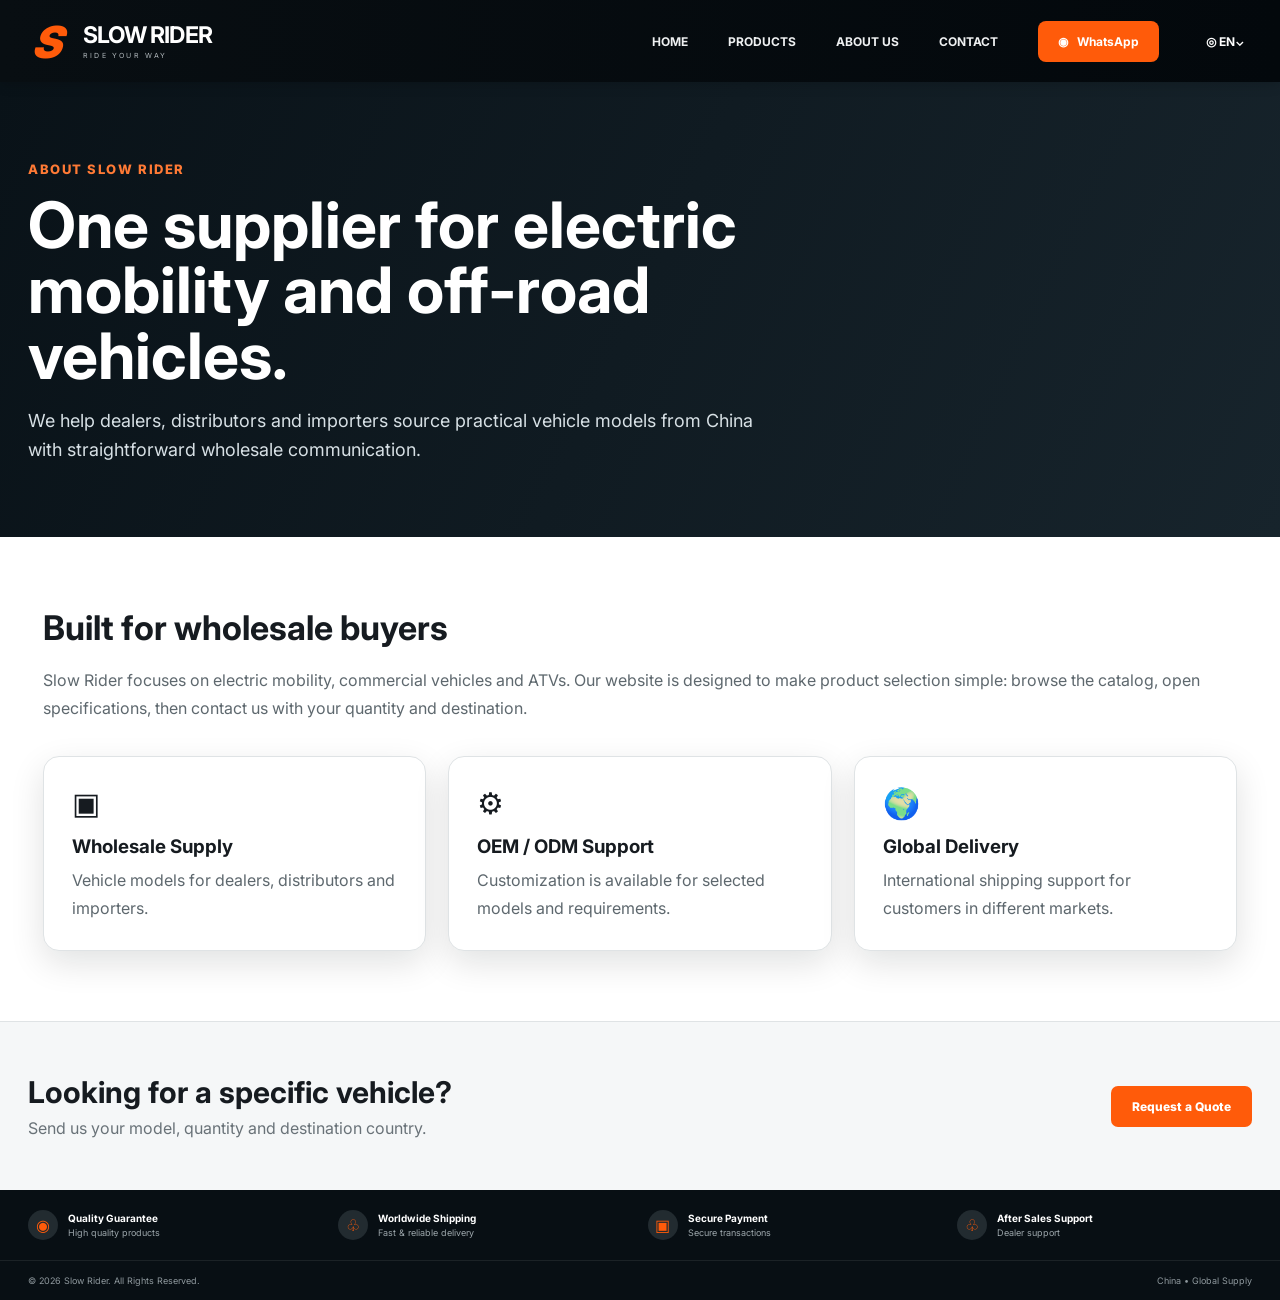
==== about.html @ 93a1bb3b "Add files via upload" ====
<!DOCTYPE html><html lang="en"><head><meta charset="UTF-8"><meta name="viewport" content="width=device-width,initial-scale=1.0"><title>Slow Rider | About Us</title><meta name="description" content="Slow Rider wholesale electric vehicles and ATVs for global dealers, distributors and importers."><link rel="preconnect" href="https://fonts.googleapis.com"><link rel="preconnect" href="https://fonts.gstatic.com" crossorigin><link href="https://fonts.googleapis.com/css2?family=Inter:wght@400;500;600;700;800&display=swap" rel="stylesheet"><link rel="stylesheet" href="style.css?v=5"></head><body><header class="site-header"><div class="topbar"><a class="brand" href="index.html"><span class="brand-symbol">S</span><span class="brand-copy"><strong>SLOW RIDER</strong><small>RIDE YOUR WAY</small></span></a><button class="menu-toggle" type="button" aria-label="Open menu" aria-expanded="false">☰</button><nav id="mainNav" class="main-nav"><a href="index.html">HOME</a><a href="products.html">PRODUCTS</a><a href="about.html">ABOUT US</a><a href="contact.html">CONTACT</a><a class="nav-whatsapp" href="https://wa.me/8618620284214" target="_blank" rel="noopener">◉ &nbsp; WhatsApp</a><button class="language" type="button">◎ EN⌄</button></nav></div></header><section class="page-hero"><div class="page-hero-inner"><span class="eyebrow">ABOUT SLOW RIDER</span><h1>One supplier for electric mobility and off-road vehicles.</h1><p>We help dealers, distributors and importers source practical vehicle models from China with straightforward wholesale communication.</p></div></section><main class="page-content"><h2>Built for wholesale buyers</h2><p>Slow Rider focuses on electric mobility, commercial vehicles and ATVs. Our website is designed to make product selection simple: browse the catalog, open specifications, then contact us with your quantity and destination.</p><div class="page-grid"><div class="info-card"><div class="icon">▣</div><h3>Wholesale Supply</h3><p>Vehicle models for dealers, distributors and importers.</p></div><div class="info-card"><div class="icon">⚙</div><h3>OEM / ODM Support</h3><p>Customization is available for selected models and requirements.</p></div><div class="info-card"><div class="icon">🌍</div><h3>Global Delivery</h3><p>International shipping support for customers in different markets.</p></div></div></main><section class="page-cta"><div class="page-cta-inner"><div><h2>Looking for a specific vehicle?</h2><p>Send us your model, quantity and destination country.</p></div><a href="quote.html" class="primary-btn">Request a Quote</a></div></section><footer class="trust-footer"><div class="trust-grid"><div class="trust-item"><span>◉</span><div><strong>Quality Guarantee</strong><small>High quality products</small></div></div><div class="trust-item"><span>♧</span><div><strong>Worldwide Shipping</strong><small>Fast &amp; reliable delivery</small></div></div><div class="trust-item"><span>▣</span><div><strong>Secure Payment</strong><small>Secure transactions</small></div></div><div class="trust-item"><span>♧</span><div><strong>After Sales Support</strong><small>Dealer support</small></div></div></div><div class="footer-bottom"><span>© 2026 Slow Rider. All Rights Reserved.</span><span>China • Global Supply</span></div></footer><script src="script.js?v=5"></script></body></html>
---- style.css ----
:root{--black:#070d11;--black2:#11191f;--orange:#ff5b0a;--green:#198b51;--text:#161b20;--muted:#697278;--line:#dfe3e5;--shadow:0 12px 34px rgba(10,15,18,.12)}
*{box-sizing:border-box}html{scroll-behavior:smooth;scroll-padding-top:88px}body{margin:0;font-family:Inter,Arial,sans-serif;background:#fff;color:var(--text)}body.modal-open{overflow:hidden}button,a{font:inherit}button{cursor:pointer}a{text-decoration:none;color:inherit}
.site-header{background:linear-gradient(90deg,#080e12,#03080c);color:#fff;position:sticky;top:0;z-index:50;box-shadow:0 2px 12px rgba(0,0,0,.18)}.topbar{max-width:1500px;height:82px;margin:auto;display:flex;align-items:center;padding:0 28px}.brand{display:flex;align-items:center;gap:10px;min-width:350px}.brand-symbol{display:grid;place-items:center;width:45px;height:45px;color:var(--orange);font-size:44px;font-style:italic;font-weight:900;line-height:1;transform:skew(-12deg)}.brand-copy{display:flex;flex-direction:column;line-height:1}.brand-copy strong{font-size:23px;letter-spacing:-.8px}.brand-copy small{font-size:7px;letter-spacing:2.2px;color:#aeb5b9;margin-top:5px}.main-nav{display:flex;align-items:center;gap:40px;margin-left:auto;height:100%;font-size:12px;font-weight:700}.main-nav>a{height:100%;display:flex;align-items:center;position:relative;color:#eef0f1}.main-nav>a:hover{color:var(--orange)}.main-nav>a.active:after{content:"";position:absolute;left:0;right:0;bottom:10px;height:2px;background:var(--orange)}.nav-whatsapp{background:var(--orange);padding:13px 20px;border-radius:8px;color:#fff!important;height:auto!important}.language{border:0;background:transparent;color:#fff;font-size:12px;padding:7px}.menu-toggle{display:none;background:none;border:0;color:#fff;font-size:28px;margin-left:auto}
.home-banner{background:linear-gradient(105deg,#081117 0%,#15232b 100%);color:#fff}.home-banner-inner{max-width:1500px;margin:auto;padding:46px 28px;display:flex;align-items:center;justify-content:space-between;gap:50px}.home-copy{max-width:900px}.eyebrow,.section-kicker{font-size:11px;font-weight:800;letter-spacing:1.7px;color:var(--orange)}.home-banner h1{font-size:40px;line-height:1.1;margin:12px 0 12px;max-width:900px}.home-banner p{font-size:15px;color:#c6ced2;line-height:1.6;margin:0;max-width:850px}.home-actions{display:flex;gap:12px;margin-top:22px}.primary-btn,.secondary-btn{display:inline-flex;align-items:center;justify-content:center;padding:13px 21px;border-radius:7px;font-size:12px;font-weight:800}.primary-btn{background:var(--orange);color:#fff}.secondary-btn{background:#fff;color:#222;border:1px solid #ddd}.secondary-btn.dark{background:#111a20;color:#fff;border-color:#303b42}.home-stats{display:grid;grid-template-columns:repeat(3,120px);gap:10px;flex-shrink:0}.home-stats div{border:1px solid rgba(255,255,255,.14);background:rgba(255,255,255,.04);border-radius:8px;padding:18px 10px;text-align:center}.home-stats strong{display:block;font-size:25px;color:#fff}.home-stats span{display:block;font-size:9px;color:#aeb8bd;margin-top:5px}
.catalog-shell{max-width:1500px;margin:0 auto;display:grid;grid-template-columns:270px 1fr;gap:26px;padding:30px 28px 45px;min-height:760px}.sidebar{background:linear-gradient(180deg,#10181e,#151e25);border-radius:10px;box-shadow:var(--shadow);align-self:start;overflow:hidden;color:#fff;position:sticky;top:102px}.sidebar-title{font-size:14px;font-weight:800;padding:24px 20px 16px}.side-item{width:100%;border:0;background:transparent;color:#e8ebed;display:flex;align-items:center;gap:12px;padding:16px 18px;text-align:left;font-size:13px;border-bottom:1px solid rgba(255,255,255,.09)}.side-item b,.sub-items b{margin-left:auto;color:var(--orange);font-size:12px}.side-item.active{margin:0 8px;width:calc(100% - 16px);border-radius:8px;background:var(--orange);color:#fff;border-bottom:0}.side-item.active b{color:#fff}.side-icon{width:20px;text-align:center;font-size:14px}.side-group{border-bottom:1px solid rgba(255,255,255,.09)}.side-group .side-parent{border-bottom:0}.sub-items{margin:0 20px 12px 25px;border-left:2px solid #7b3c16;padding-left:10px}.sub-items button{width:100%;display:flex;align-items:center;border:0;background:transparent;color:#e0e4e6;text-align:left;padding:9px 5px;font-size:11px}.sub-items button:hover{color:#fff}.sub-items small{font-size:9px;color:#8d969b;margin-left:5px}.sub-items b{font-size:10px}
.catalog-main{min-width:0}.mobile-filter-row{display:none}.catalog-section{margin-bottom:38px}.section-title-row{display:flex;align-items:center;border-bottom:2px solid var(--orange);height:48px;margin-bottom:16px}.section-title-row.green{border-bottom-color:#2f9c57}.section-title{display:flex;align-items:center;gap:10px;font-size:25px;font-weight:800;margin:0}.section-icon{font-size:21px}.section-title-row.green .section-title{color:#218d48}.count-pill{font-size:10px;font-weight:700;color:var(--orange);border:1px solid #ffb083;background:#fff7f2;border-radius:11px;padding:4px 8px;margin-left:9px}.section-title-row.green .count-pill{color:#20894a;border-color:#b9e2c8;background:#f1faf4}.product-grid{display:grid;grid-template-columns:repeat(3,minmax(0,1fr));gap:16px}.product-card{background:#fff;border:1px solid #d9dddf;border-radius:9px;overflow:hidden;box-shadow:0 4px 12px rgba(0,0,0,.05);min-width:0;transition:transform .16s ease,box-shadow .16s ease}.product-card:hover{transform:translateY(-2px);box-shadow:0 9px 22px rgba(0,0,0,.10)}.product-image-wrapper{height:205px;background:#f3f5f5;position:relative;display:flex;align-items:center;justify-content:center;overflow:hidden}.product-image-wrapper img{width:100%;height:100%;object-fit:contain}.product-badge,.modal-label{position:absolute;right:9px;top:9px;background:#fff7f2;color:var(--orange);border:1px solid #ffc4a7;border-radius:12px;padding:5px 8px;font-size:9px;font-weight:800;z-index:2}.product-badge.green{background:#f1faf4;color:var(--green);border-color:#b9e2c8}.product-content{padding:13px 12px 12px}.product-content h3{font-size:12px;line-height:1.25;margin:0 0 6px;min-height:30px}.product-meta{font-size:9px;line-height:1.45;color:#687176;height:28px;overflow:hidden}.product-bottom{display:flex;align-items:center;gap:7px;margin-top:10px}.product-price{font-size:11px;font-weight:800;color:var(--orange);white-space:nowrap}.details-btn,.mini-wa,.view-all-btn{border:1px solid #ffb083;background:#fff;color:#333;border-radius:5px;font-size:9px;font-weight:700;padding:8px 10px}.details-btn{margin-left:auto;flex:1}.mini-wa{background:#198b51;border-color:#198b51;color:#fff}.catalog-more{text-align:center;margin-top:12px}.view-all-btn{min-width:150px;background:#fff;color:var(--orange)}.empty-products{grid-column:1/-1;padding:40px;text-align:center;color:#777;border:1px dashed #ccd1d3;border-radius:8px}.about-section,.contact-section{max-width:1500px;margin:0 auto;padding:65px 28px}.about-section{border-top:1px solid #eceeef}.about-grid{display:grid;grid-template-columns:1fr 1fr;gap:80px;align-items:start}.about-grid h2,.contact-section h2{font-size:34px;line-height:1.2;margin:9px 0 0}.about-grid p,.contact-section p{font-size:14px;line-height:1.75;color:var(--muted);margin:10px 0 18px}.text-link{font-size:12px;font-weight:800;color:var(--orange)}.about-points{display:grid;grid-template-columns:repeat(3,1fr);gap:14px;margin-top:35px}.about-points>div{border:1px solid var(--line);border-radius:8px;padding:19px}.about-points strong,.about-points span{display:block}.about-points strong{font-size:12px}.about-points span{font-size:10px;color:var(--muted);margin-top:6px}.contact-section{display:flex;align-items:center;justify-content:space-between;gap:35px;background:#f5f6f6;max-width:none;padding-left:max(28px,calc((100% - 1444px)/2));padding-right:max(28px,calc((100% - 1444px)/2))}.contact-section p{max-width:750px;margin-bottom:0}.contact-actions{display:flex;gap:10px;flex-shrink:0}.trust-footer{background:#080f14;color:#fff}.trust-grid{max-width:1500px;margin:auto;display:grid;grid-template-columns:repeat(4,1fr);gap:15px;padding:20px 28px}.trust-item{display:flex;align-items:center;gap:10px}.trust-item>span{display:grid;place-items:center;width:30px;height:30px;border-radius:50%;background:#222b30;color:var(--orange)}.trust-item strong,.trust-item small{display:block}.trust-item strong{font-size:10px}.trust-item small{font-size:9px;color:#9da7ac;margin-top:3px}.footer-bottom{border-top:1px solid rgba(255,255,255,.08);max-width:1500px;margin:auto;padding:14px 28px;display:flex;justify-content:space-between;color:#8f999e;font-size:9px}.product-modal{position:fixed;inset:0;background:rgba(0,0,0,.58);z-index:100;display:none;align-items:center;justify-content:center;padding:25px}.product-modal.is-open{display:flex}.modal-box{width:min(1080px,96vw);max-height:92vh;overflow:auto;background:#fff;border-radius:12px;box-shadow:0 25px 80px rgba(0,0,0,.35);position:relative}.close-modal{position:absolute;right:14px;top:12px;width:40px;height:40px;border-radius:50%;border:0;background:#fff;box-shadow:0 2px 8px rgba(0,0,0,.18);color:var(--orange);font-size:31px;line-height:1;z-index:5}.modal-layout{display:grid;grid-template-columns:1.05fr .95fr}.modal-image-wrapper{min-height:570px;background:#f2f4f4;display:flex;align-items:center;justify-content:center;position:relative}.modal-image-wrapper img{width:100%;height:540px;object-fit:contain}.modal-info{padding:38px 32px}.product-category{display:inline-block;color:var(--orange);font-size:10px;font-weight:800;text-transform:uppercase}.modal-info h2{font-size:27px;line-height:1.2;margin:9px 0}.modal-description{font-size:12px;color:#687176;line-height:1.6;border-bottom:1px solid #e4e7e8;padding-bottom:18px}.modal-info h3{font-size:11px;color:var(--orange);margin:18px 0 9px;text-transform:uppercase;letter-spacing:.5px}.spec-list{display:grid;grid-template-columns:1fr 1fr;border-top:1px solid #e6e8e9}.spec-row{padding:9px 0;border-bottom:1px solid #edf0f1;font-size:10px}.spec-row strong{display:block;font-size:9px;color:#777;margin-bottom:3px}.spec-row span{display:block;color:#222;line-height:1.4}.whatsapp-btn{width:100%;border:0;background:var(--orange);color:#fff;padding:14px;border-radius:6px;font-size:12px;font-weight:800;margin-top:20px}.modal-close-bottom{width:100%;margin-top:10px;border:1px solid #ddd;background:#fff;padding:11px;border-radius:6px;font-size:11px;font-weight:700}
@media(max-width:1150px){.brand{min-width:260px}.main-nav{gap:22px}.catalog-shell{grid-template-columns:235px 1fr}.product-grid{gap:11px}.home-stats{grid-template-columns:repeat(3,95px)}}
@media(max-width:950px){.topbar{padding:0 18px}.brand{min-width:auto}.menu-toggle{display:block}.main-nav{position:absolute;top:82px;left:0;right:0;height:auto;background:#080e12;display:none;flex-direction:column;align-items:stretch;gap:0;padding:8px 18px 15px}.main-nav.mobile-open{display:flex}.main-nav>a,.language{height:auto;padding:13px 4px}.main-nav>a.active:after{display:none}.nav-whatsapp{justify-content:center;margin-top:5px}.home-banner-inner{padding:35px 20px;display:block}.home-banner h1{font-size:32px}.home-stats{margin-top:25px;grid-template-columns:repeat(3,110px)}.catalog-shell{grid-template-columns:1fr;padding:22px 20px 35px}.sidebar{display:none}.mobile-filter-row{display:flex;align-items:center;justify-content:space-between;gap:10px;margin-bottom:16px}.mobile-filter-row label{font-size:12px;font-weight:800}.mobile-filter-row select{flex:1;max-width:400px;padding:11px;border:1px solid #d9dddf;border-radius:5px;background:#fff;font-size:11px}.about-section{padding:50px 20px}.contact-section{padding-left:20px;padding-right:20px}.modal-layout{grid-template-columns:1fr}.modal-image-wrapper{min-height:380px}.modal-image-wrapper img{height:360px}.modal-info{padding:24px}.trust-grid{grid-template-columns:repeat(2,1fr);padding:18px 20px}}
@media(max-width:650px){.topbar{height:66px}.main-nav{top:66px}.home-banner h1{font-size:25px}.home-banner p{font-size:12px}.home-actions{display:flex;flex-direction:column}.home-stats{grid-template-columns:repeat(3,1fr)}.catalog-shell{padding:15px 12px 28px}.product-grid{grid-template-columns:repeat(2,minmax(0,1fr));gap:9px}.product-image-wrapper{height:145px}.section-title{font-size:19px}.product-content h3{font-size:10px}.product-bottom{flex-wrap:wrap}.product-price{width:100%}.details-btn{min-width:80px}.mini-wa{flex:1}.about-grid{grid-template-columns:1fr;gap:12px}.about-grid h2,.contact-section h2{font-size:25px}.about-points{grid-template-columns:1fr}.contact-section{display:block}.contact-actions{margin-top:18px;display:flex;flex-direction:column}.trust-grid{grid-template-columns:1fr 1fr;gap:13px}.footer-bottom{font-size:8px}.modal-info h2{font-size:21px}.spec-list{grid-template-columns:1fr}}

/* MULTI-PAGE SITE */
.page-hero{background:linear-gradient(115deg,#091218,#17242c);color:#fff;padding:76px 28px 72px}.page-hero-inner{max-width:1500px;margin:auto}.page-hero .eyebrow{display:inline-block;color:#ff7a35;font-size:13px;font-weight:800;letter-spacing:.12em}.page-hero h1{font-size:clamp(38px,5vw,66px);line-height:1.02;margin:14px 0 18px;max-width:850px}.page-hero p{max-width:760px;color:#d7e0e5;font-size:18px;line-height:1.65;margin:0}.page-content{max-width:1250px;margin:auto;padding:70px 28px}.page-content h2{font-size:34px;margin:0 0 18px}.page-content p{color:#5e686e;line-height:1.75;font-size:16px}.page-grid{display:grid;grid-template-columns:repeat(3,1fr);gap:22px;margin-top:34px}.info-card{border:1px solid var(--line);border-radius:16px;padding:28px;background:#fff;box-shadow:var(--shadow)}.info-card .icon{font-size:30px}.info-card h3{margin:14px 0 8px}.info-card p{margin:0}.page-cta{background:#f5f7f8;border-top:1px solid var(--line);padding:52px 28px}.page-cta-inner{max-width:1250px;margin:auto;display:flex;justify-content:space-between;align-items:center;gap:30px}.page-cta h2{margin:0 0 8px;font-size:30px}.page-cta p{margin:0;color:var(--muted)}.contact-grid{display:grid;grid-template-columns:1.1fr .9fr;gap:34px}.contact-panel{border-radius:18px;background:#101a20;color:#fff;padding:34px}.contact-panel h2{margin-top:0}.contact-panel p{color:#cbd4d9}.contact-detail{padding:18px 0;border-bottom:1px solid rgba(255,255,255,.12)}.contact-detail:last-child{border-bottom:0}.contact-detail strong{display:block;margin-bottom:5px}.contact-detail span{color:#cbd4d9}.quote-page{background:#f5f7f8}.quote-form{background:#fff;border:1px solid var(--line);border-radius:18px;padding:32px;box-shadow:var(--shadow);max-width:1000px}.form-grid{display:grid;grid-template-columns:1fr 1fr;gap:18px}.form-field{display:flex;flex-direction:column;gap:7px}.form-field.full{grid-column:1/-1}.form-field label{font-weight:700;font-size:14px}.form-field input,.form-field select,.form-field textarea{width:100%;padding:13px 14px;border:1px solid #ccd3d7;border-radius:9px;font:inherit;background:#fff}.form-field textarea{min-height:150px;resize:vertical}.form-submit{margin-top:20px}.home-featured{max-width:1500px;margin:auto;padding:64px 28px}.home-featured-head{display:flex;justify-content:space-between;align-items:end;gap:20px;margin-bottom:26px}.home-featured-head h2{margin:0;font-size:34px}.home-featured-head p{margin:7px 0 0;color:var(--muted)}.category-strip{max-width:1500px;margin:auto;padding:0 28px 70px}.category-cards{display:grid;grid-template-columns:repeat(4,1fr);gap:18px}.category-card{padding:26px;border:1px solid var(--line);border-radius:16px;background:#fff;transition:.2s}.category-card:hover{transform:translateY(-3px);box-shadow:var(--shadow)}.category-card h3{margin:10px 0 6px}.category-card p{color:var(--muted);margin:0;line-height:1.5}.category-card .arrow{color:var(--orange);font-weight:800;margin-top:16px;display:block}.home-banner{min-height:520px;display:flex;align-items:center}.home-banner-inner{width:100%}
@media(max-width:900px){.page-grid,.category-cards,.contact-grid{grid-template-columns:1fr 1fr}.page-cta-inner{flex-direction:column;align-items:flex-start}.form-grid{grid-template-columns:1fr}.form-field.full{grid-column:auto}}
@media(max-width:600px){.page-grid,.category-cards,.contact-grid{grid-template-columns:1fr}.page-hero{padding:55px 20px}.page-content,.home-featured,.category-strip{padding-left:20px;padding-right:20px}.home-featured-head{display:block}.page-cta{padding-left:20px;padding-right:20px}}
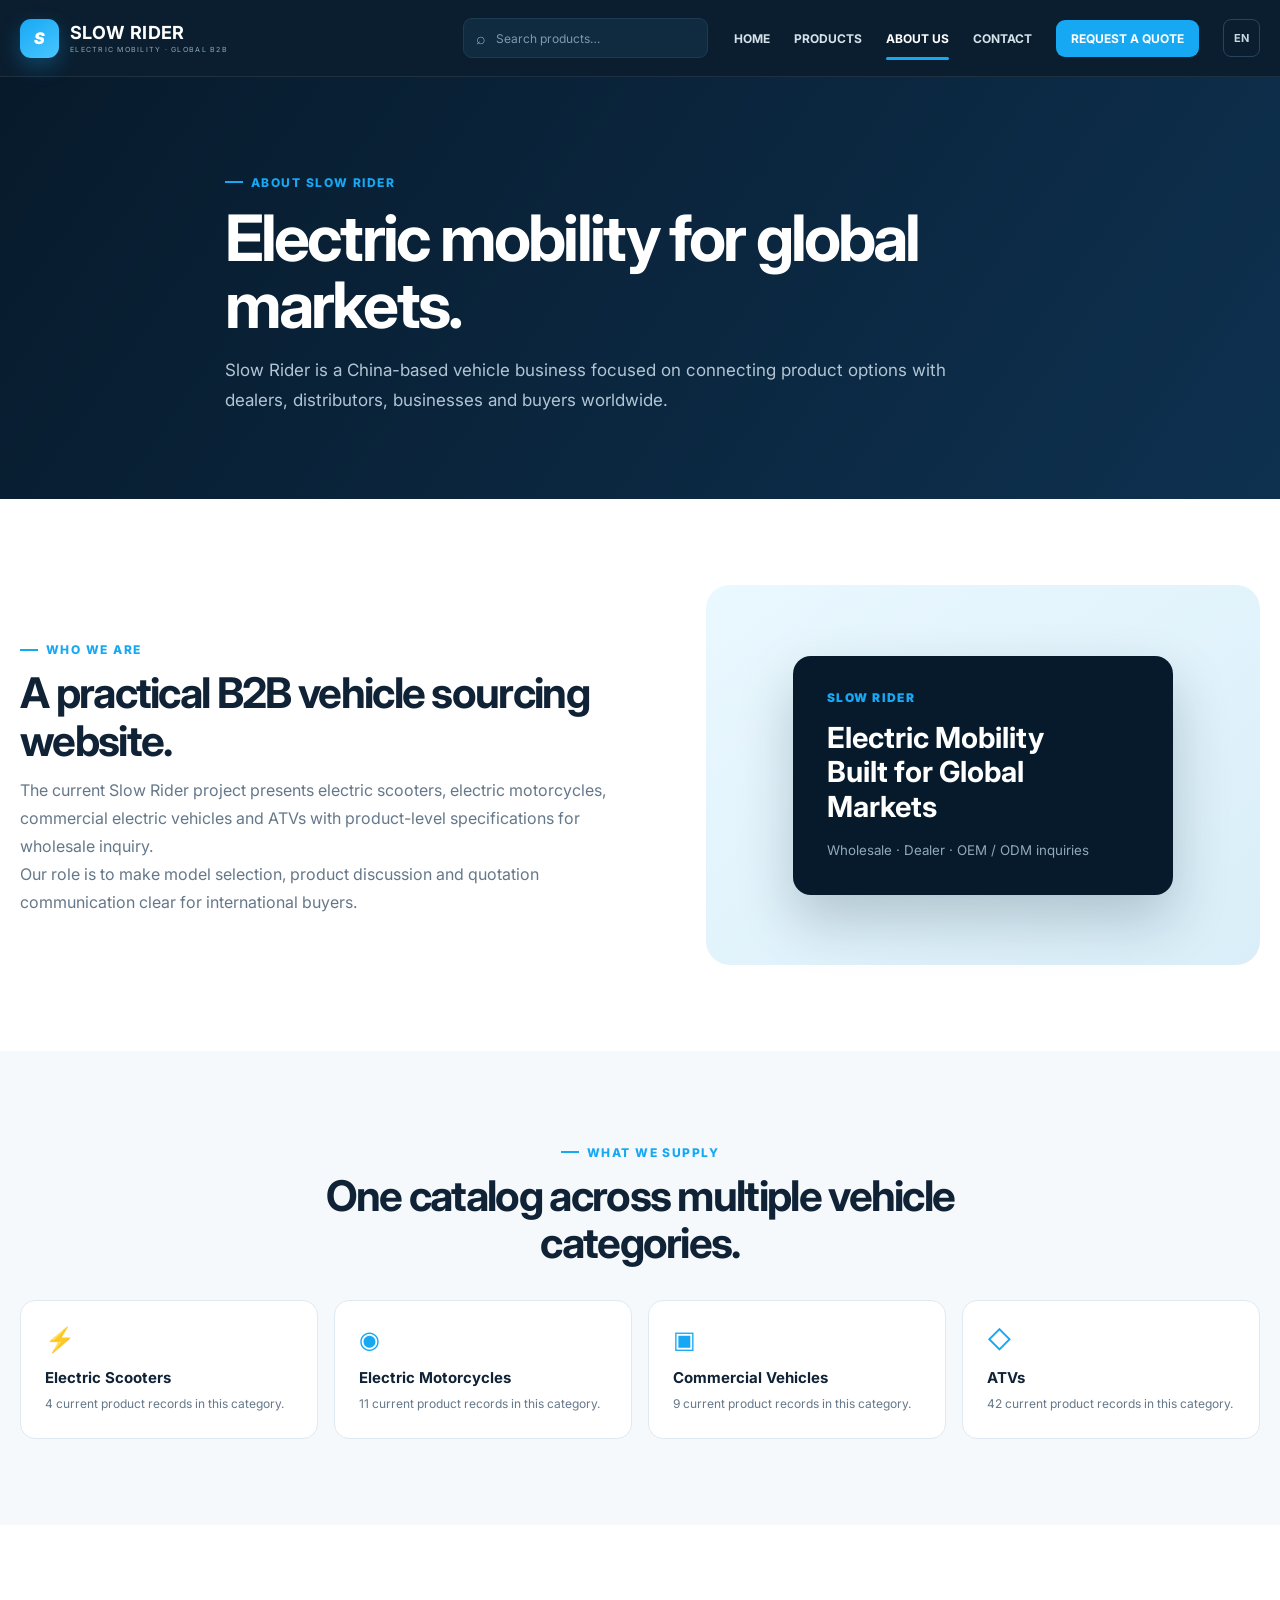
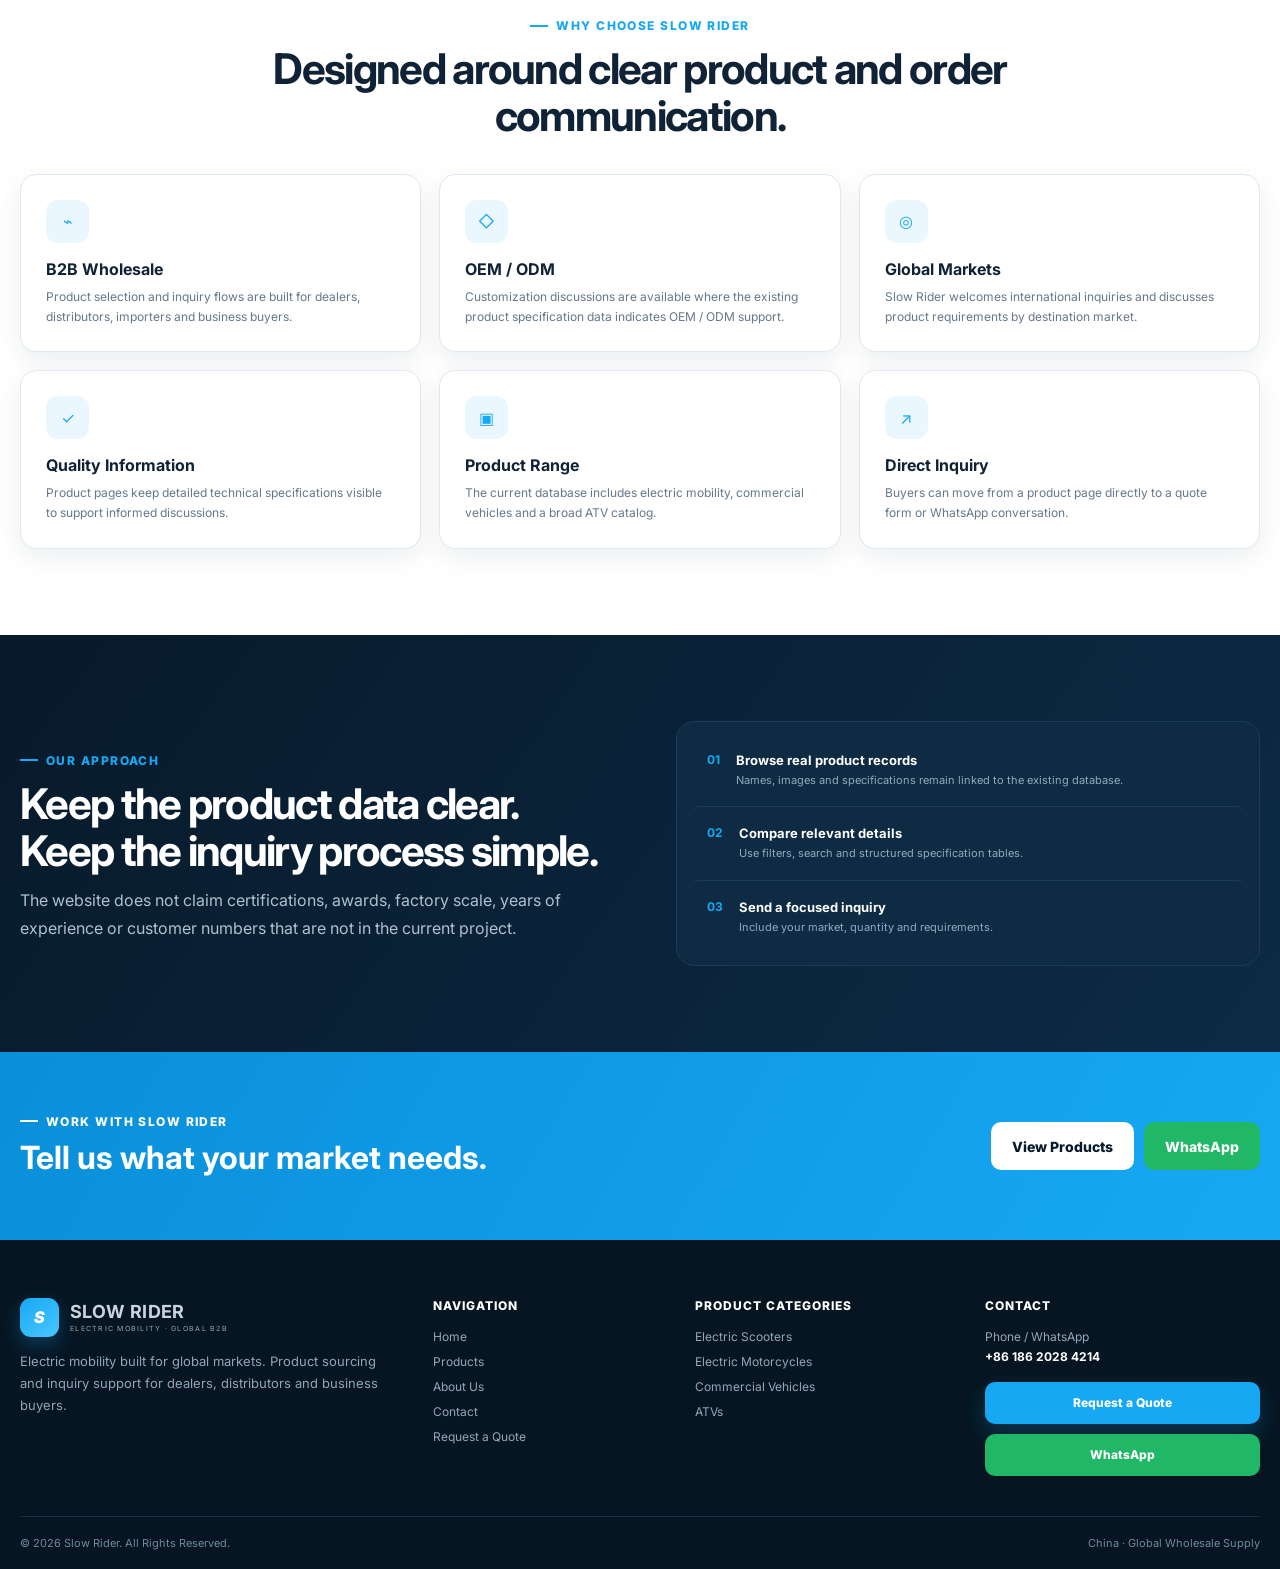
==== commit 271a84d2: "Add files via upload" ====
--- a/about.html
+++ b/about.html
@@ -1 +1,57 @@
-<!DOCTYPE html><html lang="en"><head><meta charset="UTF-8"><meta name="viewport" content="width=device-width,initial-scale=1.0"><title>Slow Rider | About Us</title><meta name="description" content="Slow Rider wholesale electric vehicles and ATVs for global dealers, distributors and importers."><link rel="preconnect" href="https://fonts.googleapis.com"><link rel="preconnect" href="https://fonts.gstatic.com" crossorigin><link href="https://fonts.googleapis.com/css2?family=Inter:wght@400;500;600;700;800&display=swap" rel="stylesheet"><link rel="stylesheet" href="style.css?v=5"></head><body><header class="site-header"><div class="topbar"><a class="brand" href="index.html"><span class="brand-symbol">S</span><span class="brand-copy"><strong>SLOW RIDER</strong><small>RIDE YOUR WAY</small></span></a><button class="menu-toggle" type="button" aria-label="Open menu" aria-expanded="false">☰</button><nav id="mainNav" class="main-nav"><a href="index.html">HOME</a><a href="products.html">PRODUCTS</a><a href="about.html">ABOUT US</a><a href="contact.html">CONTACT</a><a class="nav-whatsapp" href="https://wa.me/8618620284214" target="_blank" rel="noopener">◉ &nbsp; WhatsApp</a><button class="language" type="button">◎ EN⌄</button></nav></div></header><section class="page-hero"><div class="page-hero-inner"><span class="eyebrow">ABOUT SLOW RIDER</span><h1>One supplier for electric mobility and off-road vehicles.</h1><p>We help dealers, distributors and importers source practical vehicle models from China with straightforward wholesale communication.</p></div></section><main class="page-content"><h2>Built for wholesale buyers</h2><p>Slow Rider focuses on electric mobility, commercial vehicles and ATVs. Our website is designed to make product selection simple: browse the catalog, open specifications, then contact us with your quantity and destination.</p><div class="page-grid"><div class="info-card"><div class="icon">▣</div><h3>Wholesale Supply</h3><p>Vehicle models for dealers, distributors and importers.</p></div><div class="info-card"><div class="icon">⚙</div><h3>OEM / ODM Support</h3><p>Customization is available for selected models and requirements.</p></div><div class="info-card"><div class="icon">🌍</div><h3>Global Delivery</h3><p>International shipping support for customers in different markets.</p></div></div></main><section class="page-cta"><div class="page-cta-inner"><div><h2>Looking for a specific vehicle?</h2><p>Send us your model, quantity and destination country.</p></div><a href="quote.html" class="primary-btn">Request a Quote</a></div></section><footer class="trust-footer"><div class="trust-grid"><div class="trust-item"><span>◉</span><div><strong>Quality Guarantee</strong><small>High quality products</small></div></div><div class="trust-item"><span>♧</span><div><strong>Worldwide Shipping</strong><small>Fast &amp; reliable delivery</small></div></div><div class="trust-item"><span>▣</span><div><strong>Secure Payment</strong><small>Secure transactions</small></div></div><div class="trust-item"><span>♧</span><div><strong>After Sales Support</strong><small>Dealer support</small></div></div></div><div class="footer-bottom"><span>© 2026 Slow Rider. All Rights Reserved.</span><span>China • Global Supply</span></div></footer><script src="script.js?v=5"></script></body></html>+<!DOCTYPE html>
+<html lang="en">
+<head>
+<meta charset="UTF-8">
+<meta name="viewport" content="width=device-width, initial-scale=1.0">
+<meta name="theme-color" content="#071a2b">
+<link rel="preconnect" href="https://fonts.googleapis.com">
+<link rel="preconnect" href="https://fonts.gstatic.com" crossorigin>
+<link href="https://fonts.googleapis.com/css2?family=Inter:wght@400;500;600;700;800&display=swap" rel="stylesheet">
+<link rel="stylesheet" href="style.css">
+<title>About Us | Slow Rider</title>
+<meta name="description" content="Learn about Slow Rider vehicle supply, wholesale inquiries and OEM / ODM product discussions.">
+</head>
+<body data-page="about">
+<div id="siteHeader"></div>
+
+<main>
+  <section class="page-hero">
+    <div class="container page-hero-copy"><span class="eyebrow">ABOUT SLOW RIDER</span><h1>Electric mobility for global markets.</h1><p>Slow Rider is a China-based vehicle business focused on connecting product options with dealers, distributors, businesses and buyers worldwide.</p></div>
+  </section>
+  <section class="section">
+    <div class="container story-grid">
+      <div><span class="eyebrow">WHO WE ARE</span><h2>A practical B2B vehicle sourcing website.</h2><p>The current Slow Rider project presents electric scooters, electric motorcycles, commercial electric vehicles and ATVs with product-level specifications for wholesale inquiry.</p><p>Our role is to make model selection, product discussion and quotation communication clear for international buyers.</p></div>
+      <div class="story-visual"><div class="story-card"><span>SLOW RIDER</span><strong>Electric Mobility<br>Built for Global Markets</strong><small>Wholesale · Dealer · OEM / ODM inquiries</small></div></div>
+    </div>
+  </section>
+  <section class="section section-soft">
+    <div class="container">
+      <div class="section-head centered"><span class="eyebrow">WHAT WE SUPPLY</span><h2>One catalog across multiple vehicle categories.</h2></div>
+      <div class="feature-card-grid" id="aboutCategoryGrid"></div>
+    </div>
+  </section>
+  <section class="section">
+    <div class="container">
+      <div class="section-head centered"><span class="eyebrow">WHY CHOOSE SLOW RIDER</span><h2>Designed around clear product and order communication.</h2></div>
+      <div class="page-card-grid three">
+        <article class="info-card"><span>⌁</span><h3>B2B Wholesale</h3><p>Product selection and inquiry flows are built for dealers, distributors, importers and business buyers.</p></article>
+        <article class="info-card"><span>◇</span><h3>OEM / ODM</h3><p>Customization discussions are available where the existing product specification data indicates OEM / ODM support.</p></article>
+        <article class="info-card"><span>◎</span><h3>Global Markets</h3><p>Slow Rider welcomes international inquiries and discusses product requirements by destination market.</p></article>
+        <article class="info-card"><span>✓</span><h3>Quality Information</h3><p>Product pages keep detailed technical specifications visible to support informed discussions.</p></article>
+        <article class="info-card"><span>▣</span><h3>Product Range</h3><p>The current database includes electric mobility, commercial vehicles and a broad ATV catalog.</p></article>
+        <article class="info-card"><span>↗</span><h3>Direct Inquiry</h3><p>Buyers can move from a product page directly to a quote form or WhatsApp conversation.</p></article>
+      </div>
+    </div>
+  </section>
+  <section class="section section-navy">
+    <div class="container b2b-split inverse-copy">
+      <div><span class="eyebrow">OUR APPROACH</span><h2>Keep the product data clear. Keep the inquiry process simple.</h2><p>The website does not claim certifications, awards, factory scale, years of experience or customer numbers that are not in the current project.</p></div>
+      <div class="process-panel dark-panel"><div class="process-row"><b>01</b><div><strong>Browse real product records</strong><span>Names, images and specifications remain linked to the existing database.</span></div></div><div class="process-row"><b>02</b><div><strong>Compare relevant details</strong><span>Use filters, search and structured specification tables.</span></div></div><div class="process-row"><b>03</b><div><strong>Send a focused inquiry</strong><span>Include your market, quantity and requirements.</span></div></div></div>
+    </div>
+  </section>
+  <section class="cta-band"><div class="container cta-band-inner"><div><span class="eyebrow">WORK WITH SLOW RIDER</span><h2>Tell us what your market needs.</h2></div><div class="cta-actions"><a class="btn btn-light" href="products.html">View Products</a><a class="btn btn-whatsapp" href="https://wa.me/8618620284214" target="_blank" rel="noopener">WhatsApp</a></div></div></section>
+</main>
+<div id="siteFooter"></div>
+<script src="script.js"></script>
+</body>
+</html>
--- a/style.css
+++ b/style.css
@@ -1,15 +1,32 @@
 
-:root{--black:#070d11;--black2:#11191f;--orange:#ff5b0a;--green:#198b51;--text:#161b20;--muted:#697278;--line:#dfe3e5;--shadow:0 12px 34px rgba(10,15,18,.12)}
-*{box-sizing:border-box}html{scroll-behavior:smooth;scroll-padding-top:88px}body{margin:0;font-family:Inter,Arial,sans-serif;background:#fff;color:var(--text)}body.modal-open{overflow:hidden}button,a{font:inherit}button{cursor:pointer}a{text-decoration:none;color:inherit}
-.site-header{background:linear-gradient(90deg,#080e12,#03080c);color:#fff;position:sticky;top:0;z-index:50;box-shadow:0 2px 12px rgba(0,0,0,.18)}.topbar{max-width:1500px;height:82px;margin:auto;display:flex;align-items:center;padding:0 28px}.brand{display:flex;align-items:center;gap:10px;min-width:350px}.brand-symbol{display:grid;place-items:center;width:45px;height:45px;color:var(--orange);font-size:44px;font-style:italic;font-weight:900;line-height:1;transform:skew(-12deg)}.brand-copy{display:flex;flex-direction:column;line-height:1}.brand-copy strong{font-size:23px;letter-spacing:-.8px}.brand-copy small{font-size:7px;letter-spacing:2.2px;color:#aeb5b9;margin-top:5px}.main-nav{display:flex;align-items:center;gap:40px;margin-left:auto;height:100%;font-size:12px;font-weight:700}.main-nav>a{height:100%;display:flex;align-items:center;position:relative;color:#eef0f1}.main-nav>a:hover{color:var(--orange)}.main-nav>a.active:after{content:"";position:absolute;left:0;right:0;bottom:10px;height:2px;background:var(--orange)}.nav-whatsapp{background:var(--orange);padding:13px 20px;border-radius:8px;color:#fff!important;height:auto!important}.language{border:0;background:transparent;color:#fff;font-size:12px;padding:7px}.menu-toggle{display:none;background:none;border:0;color:#fff;font-size:28px;margin-left:auto}
-.home-banner{background:linear-gradient(105deg,#081117 0%,#15232b 100%);color:#fff}.home-banner-inner{max-width:1500px;margin:auto;padding:46px 28px;display:flex;align-items:center;justify-content:space-between;gap:50px}.home-copy{max-width:900px}.eyebrow,.section-kicker{font-size:11px;font-weight:800;letter-spacing:1.7px;color:var(--orange)}.home-banner h1{font-size:40px;line-height:1.1;margin:12px 0 12px;max-width:900px}.home-banner p{font-size:15px;color:#c6ced2;line-height:1.6;margin:0;max-width:850px}.home-actions{display:flex;gap:12px;margin-top:22px}.primary-btn,.secondary-btn{display:inline-flex;align-items:center;justify-content:center;padding:13px 21px;border-radius:7px;font-size:12px;font-weight:800}.primary-btn{background:var(--orange);color:#fff}.secondary-btn{background:#fff;color:#222;border:1px solid #ddd}.secondary-btn.dark{background:#111a20;color:#fff;border-color:#303b42}.home-stats{display:grid;grid-template-columns:repeat(3,120px);gap:10px;flex-shrink:0}.home-stats div{border:1px solid rgba(255,255,255,.14);background:rgba(255,255,255,.04);border-radius:8px;padding:18px 10px;text-align:center}.home-stats strong{display:block;font-size:25px;color:#fff}.home-stats span{display:block;font-size:9px;color:#aeb8bd;margin-top:5px}
-.catalog-shell{max-width:1500px;margin:0 auto;display:grid;grid-template-columns:270px 1fr;gap:26px;padding:30px 28px 45px;min-height:760px}.sidebar{background:linear-gradient(180deg,#10181e,#151e25);border-radius:10px;box-shadow:var(--shadow);align-self:start;overflow:hidden;color:#fff;position:sticky;top:102px}.sidebar-title{font-size:14px;font-weight:800;padding:24px 20px 16px}.side-item{width:100%;border:0;background:transparent;color:#e8ebed;display:flex;align-items:center;gap:12px;padding:16px 18px;text-align:left;font-size:13px;border-bottom:1px solid rgba(255,255,255,.09)}.side-item b,.sub-items b{margin-left:auto;color:var(--orange);font-size:12px}.side-item.active{margin:0 8px;width:calc(100% - 16px);border-radius:8px;background:var(--orange);color:#fff;border-bottom:0}.side-item.active b{color:#fff}.side-icon{width:20px;text-align:center;font-size:14px}.side-group{border-bottom:1px solid rgba(255,255,255,.09)}.side-group .side-parent{border-bottom:0}.sub-items{margin:0 20px 12px 25px;border-left:2px solid #7b3c16;padding-left:10px}.sub-items button{width:100%;display:flex;align-items:center;border:0;background:transparent;color:#e0e4e6;text-align:left;padding:9px 5px;font-size:11px}.sub-items button:hover{color:#fff}.sub-items small{font-size:9px;color:#8d969b;margin-left:5px}.sub-items b{font-size:10px}
-.catalog-main{min-width:0}.mobile-filter-row{display:none}.catalog-section{margin-bottom:38px}.section-title-row{display:flex;align-items:center;border-bottom:2px solid var(--orange);height:48px;margin-bottom:16px}.section-title-row.green{border-bottom-color:#2f9c57}.section-title{display:flex;align-items:center;gap:10px;font-size:25px;font-weight:800;margin:0}.section-icon{font-size:21px}.section-title-row.green .section-title{color:#218d48}.count-pill{font-size:10px;font-weight:700;color:var(--orange);border:1px solid #ffb083;background:#fff7f2;border-radius:11px;padding:4px 8px;margin-left:9px}.section-title-row.green .count-pill{color:#20894a;border-color:#b9e2c8;background:#f1faf4}.product-grid{display:grid;grid-template-columns:repeat(3,minmax(0,1fr));gap:16px}.product-card{background:#fff;border:1px solid #d9dddf;border-radius:9px;overflow:hidden;box-shadow:0 4px 12px rgba(0,0,0,.05);min-width:0;transition:transform .16s ease,box-shadow .16s ease}.product-card:hover{transform:translateY(-2px);box-shadow:0 9px 22px rgba(0,0,0,.10)}.product-image-wrapper{height:205px;background:#f3f5f5;position:relative;display:flex;align-items:center;justify-content:center;overflow:hidden}.product-image-wrapper img{width:100%;height:100%;object-fit:contain}.product-badge,.modal-label{position:absolute;right:9px;top:9px;background:#fff7f2;color:var(--orange);border:1px solid #ffc4a7;border-radius:12px;padding:5px 8px;font-size:9px;font-weight:800;z-index:2}.product-badge.green{background:#f1faf4;color:var(--green);border-color:#b9e2c8}.product-content{padding:13px 12px 12px}.product-content h3{font-size:12px;line-height:1.25;margin:0 0 6px;min-height:30px}.product-meta{font-size:9px;line-height:1.45;color:#687176;height:28px;overflow:hidden}.product-bottom{display:flex;align-items:center;gap:7px;margin-top:10px}.product-price{font-size:11px;font-weight:800;color:var(--orange);white-space:nowrap}.details-btn,.mini-wa,.view-all-btn{border:1px solid #ffb083;background:#fff;color:#333;border-radius:5px;font-size:9px;font-weight:700;padding:8px 10px}.details-btn{margin-left:auto;flex:1}.mini-wa{background:#198b51;border-color:#198b51;color:#fff}.catalog-more{text-align:center;margin-top:12px}.view-all-btn{min-width:150px;background:#fff;color:var(--orange)}.empty-products{grid-column:1/-1;padding:40px;text-align:center;color:#777;border:1px dashed #ccd1d3;border-radius:8px}.about-section,.contact-section{max-width:1500px;margin:0 auto;padding:65px 28px}.about-section{border-top:1px solid #eceeef}.about-grid{display:grid;grid-template-columns:1fr 1fr;gap:80px;align-items:start}.about-grid h2,.contact-section h2{font-size:34px;line-height:1.2;margin:9px 0 0}.about-grid p,.contact-section p{font-size:14px;line-height:1.75;color:var(--muted);margin:10px 0 18px}.text-link{font-size:12px;font-weight:800;color:var(--orange)}.about-points{display:grid;grid-template-columns:repeat(3,1fr);gap:14px;margin-top:35px}.about-points>div{border:1px solid var(--line);border-radius:8px;padding:19px}.about-points strong,.about-points span{display:block}.about-points strong{font-size:12px}.about-points span{font-size:10px;color:var(--muted);margin-top:6px}.contact-section{display:flex;align-items:center;justify-content:space-between;gap:35px;background:#f5f6f6;max-width:none;padding-left:max(28px,calc((100% - 1444px)/2));padding-right:max(28px,calc((100% - 1444px)/2))}.contact-section p{max-width:750px;margin-bottom:0}.contact-actions{display:flex;gap:10px;flex-shrink:0}.trust-footer{background:#080f14;color:#fff}.trust-grid{max-width:1500px;margin:auto;display:grid;grid-template-columns:repeat(4,1fr);gap:15px;padding:20px 28px}.trust-item{display:flex;align-items:center;gap:10px}.trust-item>span{display:grid;place-items:center;width:30px;height:30px;border-radius:50%;background:#222b30;color:var(--orange)}.trust-item strong,.trust-item small{display:block}.trust-item strong{font-size:10px}.trust-item small{font-size:9px;color:#9da7ac;margin-top:3px}.footer-bottom{border-top:1px solid rgba(255,255,255,.08);max-width:1500px;margin:auto;padding:14px 28px;display:flex;justify-content:space-between;color:#8f999e;font-size:9px}.product-modal{position:fixed;inset:0;background:rgba(0,0,0,.58);z-index:100;display:none;align-items:center;justify-content:center;padding:25px}.product-modal.is-open{display:flex}.modal-box{width:min(1080px,96vw);max-height:92vh;overflow:auto;background:#fff;border-radius:12px;box-shadow:0 25px 80px rgba(0,0,0,.35);position:relative}.close-modal{position:absolute;right:14px;top:12px;width:40px;height:40px;border-radius:50%;border:0;background:#fff;box-shadow:0 2px 8px rgba(0,0,0,.18);color:var(--orange);font-size:31px;line-height:1;z-index:5}.modal-layout{display:grid;grid-template-columns:1.05fr .95fr}.modal-image-wrapper{min-height:570px;background:#f2f4f4;display:flex;align-items:center;justify-content:center;position:relative}.modal-image-wrapper img{width:100%;height:540px;object-fit:contain}.modal-info{padding:38px 32px}.product-category{display:inline-block;color:var(--orange);font-size:10px;font-weight:800;text-transform:uppercase}.modal-info h2{font-size:27px;line-height:1.2;margin:9px 0}.modal-description{font-size:12px;color:#687176;line-height:1.6;border-bottom:1px solid #e4e7e8;padding-bottom:18px}.modal-info h3{font-size:11px;color:var(--orange);margin:18px 0 9px;text-transform:uppercase;letter-spacing:.5px}.spec-list{display:grid;grid-template-columns:1fr 1fr;border-top:1px solid #e6e8e9}.spec-row{padding:9px 0;border-bottom:1px solid #edf0f1;font-size:10px}.spec-row strong{display:block;font-size:9px;color:#777;margin-bottom:3px}.spec-row span{display:block;color:#222;line-height:1.4}.whatsapp-btn{width:100%;border:0;background:var(--orange);color:#fff;padding:14px;border-radius:6px;font-size:12px;font-weight:800;margin-top:20px}.modal-close-bottom{width:100%;margin-top:10px;border:1px solid #ddd;background:#fff;padding:11px;border-radius:6px;font-size:11px;font-weight:700}
-@media(max-width:1150px){.brand{min-width:260px}.main-nav{gap:22px}.catalog-shell{grid-template-columns:235px 1fr}.product-grid{gap:11px}.home-stats{grid-template-columns:repeat(3,95px)}}
-@media(max-width:950px){.topbar{padding:0 18px}.brand{min-width:auto}.menu-toggle{display:block}.main-nav{position:absolute;top:82px;left:0;right:0;height:auto;background:#080e12;display:none;flex-direction:column;align-items:stretch;gap:0;padding:8px 18px 15px}.main-nav.mobile-open{display:flex}.main-nav>a,.language{height:auto;padding:13px 4px}.main-nav>a.active:after{display:none}.nav-whatsapp{justify-content:center;margin-top:5px}.home-banner-inner{padding:35px 20px;display:block}.home-banner h1{font-size:32px}.home-stats{margin-top:25px;grid-template-columns:repeat(3,110px)}.catalog-shell{grid-template-columns:1fr;padding:22px 20px 35px}.sidebar{display:none}.mobile-filter-row{display:flex;align-items:center;justify-content:space-between;gap:10px;margin-bottom:16px}.mobile-filter-row label{font-size:12px;font-weight:800}.mobile-filter-row select{flex:1;max-width:400px;padding:11px;border:1px solid #d9dddf;border-radius:5px;background:#fff;font-size:11px}.about-section{padding:50px 20px}.contact-section{padding-left:20px;padding-right:20px}.modal-layout{grid-template-columns:1fr}.modal-image-wrapper{min-height:380px}.modal-image-wrapper img{height:360px}.modal-info{padding:24px}.trust-grid{grid-template-columns:repeat(2,1fr);padding:18px 20px}}
-@media(max-width:650px){.topbar{height:66px}.main-nav{top:66px}.home-banner h1{font-size:25px}.home-banner p{font-size:12px}.home-actions{display:flex;flex-direction:column}.home-stats{grid-template-columns:repeat(3,1fr)}.catalog-shell{padding:15px 12px 28px}.product-grid{grid-template-columns:repeat(2,minmax(0,1fr));gap:9px}.product-image-wrapper{height:145px}.section-title{font-size:19px}.product-content h3{font-size:10px}.product-bottom{flex-wrap:wrap}.product-price{width:100%}.details-btn{min-width:80px}.mini-wa{flex:1}.about-grid{grid-template-columns:1fr;gap:12px}.about-grid h2,.contact-section h2{font-size:25px}.about-points{grid-template-columns:1fr}.contact-section{display:block}.contact-actions{margin-top:18px;display:flex;flex-direction:column}.trust-grid{grid-template-columns:1fr 1fr;gap:13px}.footer-bottom{font-size:8px}.modal-info h2{font-size:21px}.spec-list{grid-template-columns:1fr}}
-
-/* MULTI-PAGE SITE */
-.page-hero{background:linear-gradient(115deg,#091218,#17242c);color:#fff;padding:76px 28px 72px}.page-hero-inner{max-width:1500px;margin:auto}.page-hero .eyebrow{display:inline-block;color:#ff7a35;font-size:13px;font-weight:800;letter-spacing:.12em}.page-hero h1{font-size:clamp(38px,5vw,66px);line-height:1.02;margin:14px 0 18px;max-width:850px}.page-hero p{max-width:760px;color:#d7e0e5;font-size:18px;line-height:1.65;margin:0}.page-content{max-width:1250px;margin:auto;padding:70px 28px}.page-content h2{font-size:34px;margin:0 0 18px}.page-content p{color:#5e686e;line-height:1.75;font-size:16px}.page-grid{display:grid;grid-template-columns:repeat(3,1fr);gap:22px;margin-top:34px}.info-card{border:1px solid var(--line);border-radius:16px;padding:28px;background:#fff;box-shadow:var(--shadow)}.info-card .icon{font-size:30px}.info-card h3{margin:14px 0 8px}.info-card p{margin:0}.page-cta{background:#f5f7f8;border-top:1px solid var(--line);padding:52px 28px}.page-cta-inner{max-width:1250px;margin:auto;display:flex;justify-content:space-between;align-items:center;gap:30px}.page-cta h2{margin:0 0 8px;font-size:30px}.page-cta p{margin:0;color:var(--muted)}.contact-grid{display:grid;grid-template-columns:1.1fr .9fr;gap:34px}.contact-panel{border-radius:18px;background:#101a20;color:#fff;padding:34px}.contact-panel h2{margin-top:0}.contact-panel p{color:#cbd4d9}.contact-detail{padding:18px 0;border-bottom:1px solid rgba(255,255,255,.12)}.contact-detail:last-child{border-bottom:0}.contact-detail strong{display:block;margin-bottom:5px}.contact-detail span{color:#cbd4d9}.quote-page{background:#f5f7f8}.quote-form{background:#fff;border:1px solid var(--line);border-radius:18px;padding:32px;box-shadow:var(--shadow);max-width:1000px}.form-grid{display:grid;grid-template-columns:1fr 1fr;gap:18px}.form-field{display:flex;flex-direction:column;gap:7px}.form-field.full{grid-column:1/-1}.form-field label{font-weight:700;font-size:14px}.form-field input,.form-field select,.form-field textarea{width:100%;padding:13px 14px;border:1px solid #ccd3d7;border-radius:9px;font:inherit;background:#fff}.form-field textarea{min-height:150px;resize:vertical}.form-submit{margin-top:20px}.home-featured{max-width:1500px;margin:auto;padding:64px 28px}.home-featured-head{display:flex;justify-content:space-between;align-items:end;gap:20px;margin-bottom:26px}.home-featured-head h2{margin:0;font-size:34px}.home-featured-head p{margin:7px 0 0;color:var(--muted)}.category-strip{max-width:1500px;margin:auto;padding:0 28px 70px}.category-cards{display:grid;grid-template-columns:repeat(4,1fr);gap:18px}.category-card{padding:26px;border:1px solid var(--line);border-radius:16px;background:#fff;transition:.2s}.category-card:hover{transform:translateY(-3px);box-shadow:var(--shadow)}.category-card h3{margin:10px 0 6px}.category-card p{color:var(--muted);margin:0;line-height:1.5}.category-card .arrow{color:var(--orange);font-weight:800;margin-top:16px;display:block}.home-banner{min-height:520px;display:flex;align-items:center}.home-banner-inner{width:100%}
-@media(max-width:900px){.page-grid,.category-cards,.contact-grid{grid-template-columns:1fr 1fr}.page-cta-inner{flex-direction:column;align-items:flex-start}.form-grid{grid-template-columns:1fr}.form-field.full{grid-column:auto}}
-@media(max-width:600px){.page-grid,.category-cards,.contact-grid{grid-template-columns:1fr}.page-hero{padding:55px 20px}.page-content,.home-featured,.category-strip{padding-left:20px;padding-right:20px}.home-featured-head{display:block}.page-cta{padding-left:20px;padding-right:20px}}
+:root{
+  --navy:#071a2b;--navy-2:#0b243a;--navy-3:#102e48;--blue:#17a8f4;--blue-2:#0b8fd8;--blue-soft:#eaf7ff;
+  --text:#102235;--muted:#65788a;--line:#dfe9f1;--soft:#f5f9fc;--white:#fff;--green:#20b766;
+  --shadow:0 16px 45px rgba(10,39,62,.10);--shadow-sm:0 8px 24px rgba(10,39,62,.08);--radius:18px;--container:1240px;
+}
+*{box-sizing:border-box}html{scroll-behavior:smooth}body{margin:0;font-family:Inter,Arial,sans-serif;color:var(--text);background:#fff;-webkit-font-smoothing:antialiased}body.menu-open{overflow:hidden}img{max-width:100%;display:block}a{text-decoration:none;color:inherit}button,input,select,textarea{font:inherit}button{cursor:pointer}.container{width:min(var(--container),calc(100% - 40px));margin:auto}.eyebrow{display:inline-flex;align-items:center;gap:8px;color:var(--blue);font-size:12px;font-weight:800;letter-spacing:.12em;text-transform:uppercase}.eyebrow:before{content:"";width:18px;height:2px;background:currentColor}.section{padding:86px 0}.section-soft{background:var(--soft)}.section-navy{background:linear-gradient(125deg,var(--navy),#0d2b45);color:#fff}.section-head{margin-bottom:34px}.section-head.centered{text-align:center;max-width:760px;margin-left:auto;margin-right:auto}.section-head.split{display:flex;justify-content:space-between;align-items:end;gap:24px}.section-head h2,.story-grid h2,.b2b-split h2{font-size:clamp(30px,3.3vw,48px);line-height:1.12;letter-spacing:-.04em;margin:12px 0}.section-head p,.story-grid p,.b2b-split p{color:var(--muted);font-size:16px;line-height:1.75;margin:0}.inverse p,.inverse-copy p{color:#afc1cf}.text-link{font-size:14px;font-weight:800;color:var(--blue);white-space:nowrap}.text-link:hover{color:var(--blue-2)}
+.btn{min-height:48px;display:inline-flex;align-items:center;justify-content:center;gap:9px;border:1px solid transparent;border-radius:10px;padding:0 20px;font-size:14px;font-weight:800;transition:.2s ease}.btn:hover{transform:translateY(-1px)}.btn-primary{background:var(--blue);color:#fff;box-shadow:0 10px 24px rgba(23,168,244,.23)}.btn-primary:hover{background:var(--blue-2)}.btn-secondary{background:#fff;color:var(--navy);border-color:#d7e4ed}.btn-secondary:hover,.btn-ghost:hover{border-color:var(--blue);color:var(--blue)}.btn-ghost{background:transparent;border-color:#cedae4;color:var(--navy)}.btn-whatsapp{background:var(--green);color:#fff}.btn-light{background:#fff;color:var(--navy)}.full-btn{width:100%;margin-top:24px}
+/* shared header */
+.site-header{position:sticky;top:0;z-index:1000;background:rgba(7,26,43,.98);color:#fff;border-bottom:1px solid rgba(255,255,255,.08);backdrop-filter:blur(12px)}.header-inner{height:76px;display:flex;align-items:center;gap:26px}.brand{display:flex;align-items:center;gap:11px;flex-shrink:0}.brand-mark{width:39px;height:39px;border-radius:11px;background:linear-gradient(145deg,var(--blue),#49c7ff);display:grid;place-items:center;color:#fff;font-weight:900;font-style:italic;box-shadow:0 8px 20px rgba(23,168,244,.28)}.brand-copy{display:flex;flex-direction:column}.brand-copy strong{font-size:18px;letter-spacing:.02em}.brand-copy small{font-size:7px;letter-spacing:.18em;color:#8da8ba;margin-top:2px}.header-search{margin-left:auto;width:245px;height:40px;display:flex;align-items:center;background:#102a40;border:1px solid #1c3b53;border-radius:9px;overflow:hidden}.header-search span{padding-left:12px;color:#8aa4b6}.header-search input{min-width:0;flex:1;border:0;outline:0;background:transparent;color:#fff;padding:0 10px;font-size:12px}.header-search input::placeholder{color:#8098aa}.main-nav{display:flex;align-items:center;gap:24px}.main-nav>a{font-size:12px;font-weight:700;color:#d6e2ea;position:relative;padding:29px 0}.main-nav>a:hover,.main-nav>a.active{color:#fff}.main-nav>a.active:after{content:"";position:absolute;height:3px;border-radius:3px;background:var(--blue);left:0;right:0;bottom:15px}.nav-quote{padding:11px 15px!important;background:var(--blue);color:#fff!important;border-radius:9px}.nav-quote:after{display:none!important}.language-button{height:38px;border:1px solid #27445a;background:transparent;color:#c7d8e3;border-radius:8px;padding:0 10px;font-size:11px;font-weight:700}.menu-toggle{display:none;width:42px;height:42px;border:1px solid #27445a;background:#0c2740;color:#fff;border-radius:9px;font-size:22px}
+/* footer */
+.site-footer{background:#061521;color:#c8d5df}.footer-main{padding:58px 0 40px;display:grid;grid-template-columns:1.35fr .8fr .9fr 1fr;gap:42px}.footer-brand p{color:#8fa6b7;line-height:1.7;max-width:360px;font-size:13px}.footer-title{font-size:12px;color:#fff;font-weight:800;text-transform:uppercase;letter-spacing:.08em;margin:0 0 16px}.footer-links{display:grid;gap:10px}.footer-links a,.footer-contact p{font-size:12px;color:#91a8b8;margin:0}.footer-links a:hover{color:var(--blue)}.footer-actions{display:grid;gap:10px;margin-top:18px}.footer-actions .btn{min-height:42px;font-size:12px}.footer-bottom{border-top:1px solid #173046;padding:19px 0;display:flex;justify-content:space-between;gap:20px;color:#6f899b;font-size:11px}
+/* home hero */
+.hero-home{background:radial-gradient(circle at 78% 30%,#153e61 0,#0b263d 31%,var(--navy) 65%);color:#fff;min-height:640px;display:flex;align-items:center;overflow:hidden}.hero-home-grid{display:grid;grid-template-columns:1.02fr .98fr;align-items:center;gap:52px;padding:76px 0}.hero-copy h1{font-size:clamp(48px,5.8vw,76px);line-height:.99;letter-spacing:-.055em;margin:18px 0}.hero-copy h1 span{color:#fff}.hero-copy p{max-width:650px;color:#b8c9d6;font-size:17px;line-height:1.75}.hero-actions{display:flex;gap:12px;flex-wrap:wrap;margin-top:28px}.hero-proof{display:grid;grid-template-columns:repeat(3,1fr);max-width:520px;margin-top:38px;border-top:1px solid rgba(255,255,255,.12);padding-top:22px}.hero-proof div+div{border-left:1px solid rgba(255,255,255,.12);padding-left:24px}.hero-proof strong{display:block;font-size:25px}.hero-proof span{display:block;color:#86a0b3;font-size:11px;margin-top:5px}.hero-visual{position:relative;min-height:460px}.hero-glow{position:absolute;inset:5% 0 0;background:radial-gradient(circle,rgba(23,168,244,.32),transparent 63%)}.hero-stage{position:absolute;inset:0;border:1px solid rgba(255,255,255,.1);border-radius:26px;background:linear-gradient(145deg,rgba(255,255,255,.08),rgba(255,255,255,.02));overflow:hidden;box-shadow:0 35px 80px rgba(0,0,0,.22)}.hero-stage:after{content:"";position:absolute;left:8%;right:8%;bottom:9%;height:1px;background:linear-gradient(90deg,transparent,#51c7ff,transparent)}.visual-badge{position:absolute;left:24px;top:24px;background:#fff;color:var(--navy);border-radius:30px;padding:9px 12px;font-size:9px;font-weight:900;letter-spacing:.08em;z-index:4}.hero-bike{position:absolute;object-fit:contain;filter:drop-shadow(0 20px 22px rgba(0,0,0,.34))}.hero-bike-main{width:73%;height:70%;left:14%;top:17%;z-index:3}.hero-bike-left{width:36%;height:39%;left:-4%;bottom:3%;z-index:2;opacity:.94}.hero-bike-right{width:37%;height:37%;right:-3%;bottom:6%;z-index:2;opacity:.94}
+.category-showcase{display:grid;grid-template-columns:repeat(4,1fr);gap:18px}.category-showcase article{background:#fff;border:1px solid var(--line);border-radius:16px;padding:24px;box-shadow:var(--shadow-sm);transition:.2s}.category-showcase article:hover{transform:translateY(-4px);border-color:#b8dcf2}.category-icon{width:44px;height:44px;display:grid;place-items:center;border-radius:12px;background:var(--blue-soft);color:var(--blue);font-size:20px}.category-showcase h3{font-size:16px;margin:18px 0 7px}.category-showcase p{color:var(--muted);font-size:12px;line-height:1.6;min-height:40px}.category-meta{display:flex;justify-content:space-between;align-items:center;margin-top:18px;font-size:11px;font-weight:800;color:var(--blue)}
+.product-grid{display:grid;grid-template-columns:repeat(4,minmax(0,1fr));gap:20px}.product-card{min-width:0;background:#fff;border:1px solid var(--line);border-radius:15px;overflow:hidden;box-shadow:var(--shadow-sm);transition:.22s ease}.product-card:hover{transform:translateY(-4px);box-shadow:var(--shadow)}.product-card-media{height:225px;background:linear-gradient(180deg,#f8fbfd,#edf4f8);display:flex;align-items:center;justify-content:center;position:relative;padding:16px;overflow:hidden}.product-card-media img{width:100%;height:100%;object-fit:contain}.product-badge{position:absolute;left:14px;top:14px;background:var(--blue);color:#fff;border-radius:18px;padding:6px 9px;font-size:8px;font-weight:900;text-transform:uppercase;letter-spacing:.07em}.product-card-body{padding:18px}.product-card-body h3{font-size:15px;line-height:1.3;margin:0 0 7px;min-height:39px}.product-card-body>p{font-size:11px;color:var(--muted);line-height:1.55;height:51px;overflow:hidden;margin:0}.quick-spec-row{display:grid;grid-template-columns:1fr 1fr;gap:8px;margin:15px 0}.quick-spec{background:var(--soft);border:1px solid #e5edf3;border-radius:9px;padding:8px}.quick-spec strong{font-size:10px;display:block;white-space:nowrap;overflow:hidden;text-overflow:ellipsis}.quick-spec span{font-size:8px;color:var(--muted);display:block;margin-top:3px}.card-actions{display:grid;grid-template-columns:1fr 1fr;gap:8px}.card-actions a,.card-actions button{min-height:37px;border-radius:8px;font-size:10px;font-weight:800;display:flex;align-items:center;justify-content:center;border:1px solid #cfe0eb;background:#fff;color:var(--navy)}.card-actions .primary-card{background:var(--blue);color:#fff;border-color:var(--blue)}
+.advantage-grid{display:grid;grid-template-columns:repeat(4,1fr);gap:16px}.advantage-grid article{border:1px solid rgba(255,255,255,.10);background:rgba(255,255,255,.04);border-radius:15px;padding:25px}.icon-tile{width:42px;height:42px;display:grid;place-items:center;border-radius:11px;background:#0e3858;color:var(--blue);font-size:18px}.advantage-grid h3{font-size:15px;margin:17px 0 8px}.advantage-grid p{font-size:12px;color:#9fb4c3;line-height:1.65;margin:0}.b2b-split{display:grid;grid-template-columns:1fr 1fr;gap:72px;align-items:center}.check-list{display:grid;grid-template-columns:1fr 1fr;gap:10px;margin:25px 0}.check-list span{font-size:12px;font-weight:700;padding:11px 12px;border-radius:9px;background:#f4f9fc;border:1px solid var(--line)}.check-list span:before{content:"✓";color:var(--blue);font-weight:900;margin-right:8px}.inline-actions{display:flex;gap:10px;margin-top:24px}.process-panel{border:1px solid var(--line);background:#fff;border-radius:18px;padding:12px;box-shadow:var(--shadow)}.process-row{display:flex;gap:16px;padding:18px;border-radius:12px}.process-row+.process-row{border-top:1px solid var(--line)}.process-row b{color:var(--blue);font-size:12px}.process-row strong,.process-row span{display:block}.process-row strong{font-size:13px}.process-row span{font-size:11px;color:var(--muted);margin-top:4px;line-height:1.5}.feature-card-grid{display:grid;grid-template-columns:repeat(4,1fr);gap:16px}.feature-card-grid article{background:#fff;border:1px solid var(--line);border-radius:15px;padding:24px}.feature-card-grid article>span{color:var(--blue);font-size:24px}.feature-card-grid h3{font-size:15px;margin:14px 0 7px}.feature-card-grid p{font-size:12px;color:var(--muted);line-height:1.6;margin:0}.cta-band{background:linear-gradient(120deg,#0a8fda,var(--blue));color:#fff;padding:54px 0}.cta-band-inner{display:flex;align-items:center;justify-content:space-between;gap:36px}.cta-band h2{font-size:32px;margin:9px 0}.cta-band p{margin:0;color:#d9f2ff}.cta-band .eyebrow{color:#fff}.cta-actions{display:flex;gap:10px;flex-shrink:0}
+/* page hero */
+.page-hero{background:linear-gradient(125deg,var(--navy),#0e3150);color:#fff;padding:90px 0 84px}.page-hero.compact-hero{padding:62px 0}.page-hero-copy{max-width:830px}.page-hero h1{font-size:clamp(40px,5vw,64px);line-height:1.05;letter-spacing:-.045em;margin:14px 0 18px}.page-hero p{font-size:17px;line-height:1.75;color:#b2c5d3;max-width:760px;margin:0}.page-hero-grid{display:flex;justify-content:space-between;align-items:center;gap:40px}.hero-mini-card{min-width:190px;border:1px solid rgba(255,255,255,.12);background:rgba(255,255,255,.05);border-radius:16px;padding:22px}.hero-mini-card strong{font-size:38px;display:block}.hero-mini-card span{font-size:11px;color:#92aabd}
+/* catalog */
+.catalog-area{padding:32px 0 82px;background:#fff}.catalog-toolbar{display:flex;align-items:center;gap:16px;position:sticky;top:76px;z-index:40;background:rgba(255,255,255,.96);backdrop-filter:blur(10px);padding-top:12px;padding-bottom:12px;border-bottom:1px solid #edf2f6}.filter-scroll{display:flex;gap:8px;overflow:auto;scrollbar-width:none;flex:1}.filter-scroll::-webkit-scrollbar{display:none}.filter-chip{white-space:nowrap;border:1px solid #d7e4ed;background:#fff;color:#52687a;border-radius:22px;padding:9px 13px;font-size:10px;font-weight:800}.filter-chip.active,.filter-chip:hover{background:var(--blue);border-color:var(--blue);color:#fff}.filter-chip b{margin-left:5px;font-size:9px}.catalog-search-wrap{width:320px;height:42px;display:flex;align-items:center;border:1px solid #d4e1ea;border-radius:10px;background:#f9fbfd}.catalog-search-wrap>span{padding-left:12px;color:#8ca2b1}.catalog-search-wrap input{border:0;outline:0;background:transparent;flex:1;min-width:0;padding:0 10px;font-size:11px}.catalog-search-wrap button{width:36px;height:100%;border:0;background:transparent;color:#7d91a0;font-size:20px}.catalog-status{display:flex;justify-content:space-between;align-items:center;padding-top:24px;padding-bottom:18px}.catalog-status strong{font-size:13px}.catalog-status span{font-size:11px;color:var(--muted)}.catalog-product-grid{grid-template-columns:repeat(4,minmax(0,1fr))}.empty-state{text-align:center;padding:70px 20px}.empty-state p{color:var(--muted)}
+/* about */
+.story-grid{display:grid;grid-template-columns:1fr .9fr;gap:70px;align-items:center}.story-visual{min-height:380px;border-radius:24px;background:linear-gradient(145deg,#eaf8ff,#d9eef8);display:grid;place-items:center;padding:30px}.story-card{width:min(380px,100%);background:var(--navy);color:#fff;border-radius:18px;padding:34px;box-shadow:0 25px 55px rgba(9,35,55,.22)}.story-card span,.story-card strong,.story-card small{display:block}.story-card span{color:var(--blue);font-size:12px;font-weight:900;letter-spacing:.12em}.story-card strong{font-size:29px;line-height:1.2;margin:16px 0}.story-card small{color:#91a9ba;line-height:1.5}.page-card-grid.three{display:grid;grid-template-columns:repeat(3,1fr);gap:18px}.info-card{border:1px solid var(--line);border-radius:16px;padding:25px;background:#fff;box-shadow:var(--shadow-sm)}.info-card>span{display:grid;place-items:center;width:43px;height:43px;background:var(--blue-soft);color:var(--blue);border-radius:12px}.info-card h3{font-size:16px;margin:16px 0 8px}.info-card p{font-size:12px;line-height:1.65;color:var(--muted);margin:0}.dark-panel{background:#0e2b43;border-color:#183d5b;box-shadow:none}.dark-panel .process-row+.process-row{border-color:#183d5b}.dark-panel .process-row span{color:#8faabd}.dark-panel .process-row strong{color:#fff}
+/* forms */
+.contact-layout,.quote-layout{display:grid;grid-template-columns:.78fr 1.22fr;gap:24px;align-items:start}.quote-layout{grid-template-columns:1.3fr .7fr}.contact-card,.form-card,.quote-help{border-radius:18px;padding:30px}.navy-card{background:linear-gradient(145deg,var(--navy),#0d3150);color:#fff}.navy-card h2{font-size:30px;margin:12px 0}.navy-card>p{font-size:13px;color:#adc1d0;line-height:1.7}.contact-detail{padding:17px 0;border-top:1px solid rgba(255,255,255,.10)}.contact-detail span,.contact-detail strong,.contact-detail a,.contact-detail small{display:block}.contact-detail span{font-size:9px;color:#7fa1b8;text-transform:uppercase;letter-spacing:.1em;margin-bottom:5px}.contact-detail a,.contact-detail strong{font-size:13px}.contact-detail small{font-size:10px;color:#8ea8ba;line-height:1.55;margin-top:6px}.form-card{background:#fff;border:1px solid var(--line);box-shadow:var(--shadow)}.form-heading{margin-bottom:24px}.form-heading h2{font-size:29px;margin:9px 0}.form-heading p{font-size:12px;color:var(--muted);line-height:1.6;margin:0}.form-grid{display:grid;grid-template-columns:1fr 1fr;gap:15px}.form-grid label{display:grid;gap:7px}.form-grid label.full{grid-column:1/-1}.form-grid label>span{font-size:11px;font-weight:800}.form-grid input,.form-grid select,.form-grid textarea{width:100%;border:1px solid #d3e0e9;border-radius:9px;background:#fbfdfe;outline:0;padding:12px 13px;font-size:12px;color:var(--text)}.form-grid input:focus,.form-grid select:focus,.form-grid textarea:focus{border-color:var(--blue);box-shadow:0 0 0 3px rgba(23,168,244,.10)}.form-grid textarea{min-height:135px;resize:vertical}.form-submit{margin-top:18px}.form-note{font-size:9px;color:#8496a4;margin:10px 0 0}.quote-help{background:#e9f6fd;border:1px solid #cfe8f6}.quote-help h3{font-size:24px;line-height:1.25;margin:12px 0}.quote-help ul{padding:0;margin:20px 0;list-style:none}.quote-help li{padding:11px 0;border-bottom:1px solid #cce4f1;font-size:11px}.quote-help li:before{content:"✓";color:var(--blue);font-weight:900;margin-right:8px}.quote-help-card{background:#fff;border-radius:12px;padding:18px;margin-top:20px}.quote-help-card strong{font-size:13px}.quote-help-card p{font-size:10px;color:var(--muted);line-height:1.6}.quote-help-card a{font-size:11px;font-weight:800;color:var(--blue)}
+/* product detail page */
+.product-loading{padding:100px 0;color:var(--muted)}.product-detail-shell{background:#fff}.product-breadcrumb{padding:22px 0;font-size:10px;color:#7d91a0}.product-breadcrumb a{color:#59758a}.product-breadcrumb span{padding:0 7px;color:#a6b4be}.product-top{display:grid;grid-template-columns:1.02fr .98fr;gap:38px;align-items:start;padding-bottom:38px}.product-gallery-main{height:510px;background:#f2f7fa;border:1px solid var(--line);border-radius:16px;position:relative;display:flex;align-items:center;justify-content:center;overflow:hidden}.product-gallery-main img{width:100%;height:100%;object-fit:contain;padding:18px}.detail-badge{position:absolute;left:15px;top:15px;background:var(--blue);color:#fff;border-radius:18px;padding:7px 10px;font-size:9px;font-weight:900;letter-spacing:.06em;text-transform:uppercase}.image-count{position:absolute;right:14px;bottom:14px;background:rgba(7,26,43,.8);color:#fff;border-radius:7px;padding:6px 9px;font-size:9px}.product-thumbs{display:grid;grid-template-columns:repeat(6,1fr);gap:8px;margin-top:9px}.product-thumb{height:74px;border:1px solid var(--line);background:#f7fafc;border-radius:8px;display:flex;align-items:center;justify-content:center;overflow:hidden}.product-thumb.active{border:2px solid var(--blue)}.product-thumb img{width:100%;height:100%;object-fit:contain}.product-thumb.placeholder{flex-direction:column;color:#95a6b2;text-align:center;padding:5px}.product-thumb.placeholder strong{font-size:8px}.product-thumb.placeholder small{font-size:6px;margin-top:3px}.product-info-panel{padding:6px 0}.detail-category-pill{display:inline-block;background:var(--blue-soft);color:var(--blue-2);border-radius:20px;padding:8px 11px;font-size:9px;font-weight:900;text-transform:uppercase;letter-spacing:.08em}.product-info-panel h1{font-size:clamp(34px,4.2vw,55px);line-height:1.05;letter-spacing:-.045em;margin:15px 0 9px}.product-tagline{font-size:15px;font-weight:700;color:#496579;margin:0 0 15px}.product-description{font-size:13px;line-height:1.75;color:var(--muted);margin:0}.detail-spec-cards{display:grid;grid-template-columns:repeat(4,1fr);gap:10px;margin:25px 0}.detail-spec-card{border:1px solid var(--line);border-radius:12px;padding:13px;background:#fff;min-width:0}.detail-spec-card .spec-icon{color:var(--blue);font-size:18px}.detail-spec-card strong{display:block;font-size:12px;margin-top:5px;white-space:nowrap;overflow:hidden;text-overflow:ellipsis}.detail-spec-card span{display:block;font-size:8px;color:var(--muted);margin-top:3px;text-transform:uppercase}.detail-options{display:grid;grid-template-columns:1fr 1fr;gap:12px;margin:20px 0}.option-box{border:1px solid var(--line);border-radius:11px;padding:14px}.option-box label{display:block;font-size:9px;font-weight:800;text-transform:uppercase;color:#6e8494;margin-bottom:8px}.color-row{display:flex;align-items:center;gap:7px;flex-wrap:wrap}.color-dot{width:18px;height:18px;border-radius:50%;border:2px solid #fff;box-shadow:0 0 0 1px #c8d4dd}.color-text{font-size:10px;color:#526a7b}.oem-line{display:flex;align-items:center;gap:8px;font-size:10px;font-weight:700}.oem-line .spec-icon{color:var(--blue)}.detail-actions{display:grid;grid-template-columns:1.3fr .9fr;gap:10px}.detail-actions .btn{min-height:51px}.support-row{display:grid;grid-template-columns:repeat(3,1fr);gap:8px;margin-top:17px}.support-row span{font-size:9px;color:#5f7484;display:flex;align-items:center;gap:5px}.support-row b{color:var(--blue)}.feature-strip{background:var(--navy);color:#fff;border-radius:14px;padding:16px;display:grid;grid-template-columns:repeat(4,1fr);gap:8px;margin:34px 0}.feature-strip article{padding:8px 13px;border-right:1px solid #244057}.feature-strip article:last-child{border-right:0}.feature-strip span{color:var(--blue);font-size:18px}.feature-strip strong{display:block;font-size:10px;margin:6px 0 3px}.feature-strip small{display:block;font-size:8px;color:#8faabd;line-height:1.45}.product-lower{display:grid;grid-template-columns:1fr 1fr .58fr;gap:14px;margin-bottom:42px}.lower-card{border:1px solid var(--line);border-radius:14px;background:#fff;padding:20px;min-width:0}.lower-card h2{font-size:18px;margin:0 0 14px}.spec-table{width:100%;border-collapse:collapse}.spec-table td{font-size:9px;padding:8px 7px;border-bottom:1px solid #edf2f5;vertical-align:top}.spec-table td:first-child{font-weight:700;color:#61798a;width:42%}.feature-list{list-style:none;padding:0;margin:0}.feature-list li{font-size:10px;padding:8px 0;border-bottom:1px solid #edf2f5;line-height:1.5}.feature-list li:before{content:"✓";display:inline-grid;place-items:center;width:17px;height:17px;background:var(--blue);color:#fff;border-radius:50%;font-size:8px;margin-right:7px}.promo-card{position:relative;overflow:hidden;background:linear-gradient(145deg,#0e4167,#06243a);color:#fff;min-height:285px}.promo-card img{position:absolute;inset:auto -15% -6% auto;width:95%;height:70%;object-fit:contain;opacity:.65}.promo-card div{position:relative;z-index:2}.promo-card .eyebrow{color:#7ad2ff}.promo-card h3{font-size:25px;line-height:1.02;margin:10px 0}.promo-card p{font-size:9px;color:#b2c6d5;line-height:1.5}.related-section{padding:38px 0 82px;background:var(--soft)}.related-head{display:flex;align-items:end;justify-content:space-between;gap:20px;margin-bottom:22px}.related-head h2{font-size:28px;margin:9px 0 0}
+.image-failed{opacity:.2}
+/* responsive */
+@media(max-width:1100px){.header-search{display:none}.main-nav{gap:18px}.product-grid,.catalog-product-grid{grid-template-columns:repeat(3,1fr)}.category-showcase,.feature-card-grid,.advantage-grid{grid-template-columns:repeat(2,1fr)}.product-top{gap:24px}.product-lower{grid-template-columns:1fr 1fr}.promo-card{grid-column:1/-1;min-height:220px}.footer-main{grid-template-columns:1.2fr 1fr 1fr}.footer-main>div:last-child{grid-column:1/-1}.product-gallery-main{height:450px}}
+@media(max-width:860px){.container{width:min(100% - 30px,var(--container))}.header-inner{height:68px}.menu-toggle{display:grid;place-items:center;margin-left:auto}.main-nav{display:none;position:fixed;left:0;right:0;top:68px;background:#071a2b;border-top:1px solid #17364d;padding:16px;flex-direction:column;align-items:stretch;gap:0;max-height:calc(100vh - 68px);overflow:auto}.main-nav.open{display:flex}.main-nav>a{padding:14px 8px;border-bottom:1px solid #17364d}.main-nav>a.active:after{display:none}.nav-quote{text-align:center;margin-top:9px}.language-button{margin-top:10px}.hero-home-grid,.story-grid,.b2b-split,.contact-layout,.quote-layout,.product-top{grid-template-columns:1fr}.hero-home-grid{padding:60px 0}.hero-home{min-height:auto}.hero-visual{min-height:410px}.hero-copy h1{font-size:55px}.page-hero{padding:70px 0}.page-hero-grid{align-items:flex-start}.catalog-toolbar{top:68px;display:block}.filter-scroll{padding-bottom:10px}.catalog-search-wrap{width:100%}.product-grid,.catalog-product-grid{grid-template-columns:repeat(2,1fr)}.page-card-grid.three{grid-template-columns:repeat(2,1fr)}.footer-main{grid-template-columns:1fr 1fr}.product-gallery-main{height:480px}.detail-spec-cards{grid-template-columns:repeat(2,1fr)}.product-lower{grid-template-columns:1fr}.promo-card{grid-column:auto}.feature-strip{grid-template-columns:1fr 1fr}.feature-strip article:nth-child(2){border-right:0}.feature-strip article:nth-child(-n+2){border-bottom:1px solid #244057}.product-thumbs{grid-template-columns:repeat(6,80px);overflow:auto;padding-bottom:4px}.section{padding:65px 0}}
+@media(max-width:580px){.container{width:calc(100% - 24px)}.brand-copy small{display:none}.brand-copy strong{font-size:16px}.hero-home-grid{padding:46px 0}.hero-copy h1{font-size:43px}.hero-copy p{font-size:14px}.hero-actions,.inline-actions,.cta-actions{display:grid;grid-template-columns:1fr;width:100%}.hero-proof{grid-template-columns:1fr 1fr 1fr}.hero-proof div+div{padding-left:10px}.hero-proof span{font-size:8px}.hero-visual{min-height:330px}.visual-badge{left:14px;top:14px}.section{padding:52px 0}.section-head.split,.cta-band-inner,.page-hero-grid,.catalog-status,.related-head{display:block}.text-link{display:inline-block;margin-top:12px}.category-showcase,.feature-card-grid,.advantage-grid,.page-card-grid.three{grid-template-columns:1fr}.product-grid,.catalog-product-grid{grid-template-columns:1fr}.product-card-media{height:260px}.cta-actions{margin-top:20px}.page-hero{padding:55px 0}.page-hero h1{font-size:40px}.hero-mini-card{margin-top:25px;display:inline-block}.filter-scroll{margin:0 -12px;padding-left:12px;padding-right:12px}.catalog-status span{display:block;margin-top:5px}.footer-main{grid-template-columns:1fr}.footer-bottom{display:block;line-height:1.8}.product-gallery-main{height:340px}.detail-options,.detail-actions,.support-row{grid-template-columns:1fr}.detail-spec-cards{grid-template-columns:1fr 1fr}.feature-strip{grid-template-columns:1fr}.feature-strip article{border-right:0!important;border-bottom:1px solid #244057!important}.feature-strip article:last-child{border-bottom:0!important}.form-grid{grid-template-columns:1fr}.form-grid label.full{grid-column:auto}.contact-card,.form-card,.quote-help{padding:22px}.story-visual{min-height:300px}.story-card{padding:26px}.product-info-panel h1{font-size:36px}.product-thumbs{grid-template-columns:repeat(6,72px)}.related-section{padding-bottom:55px}}
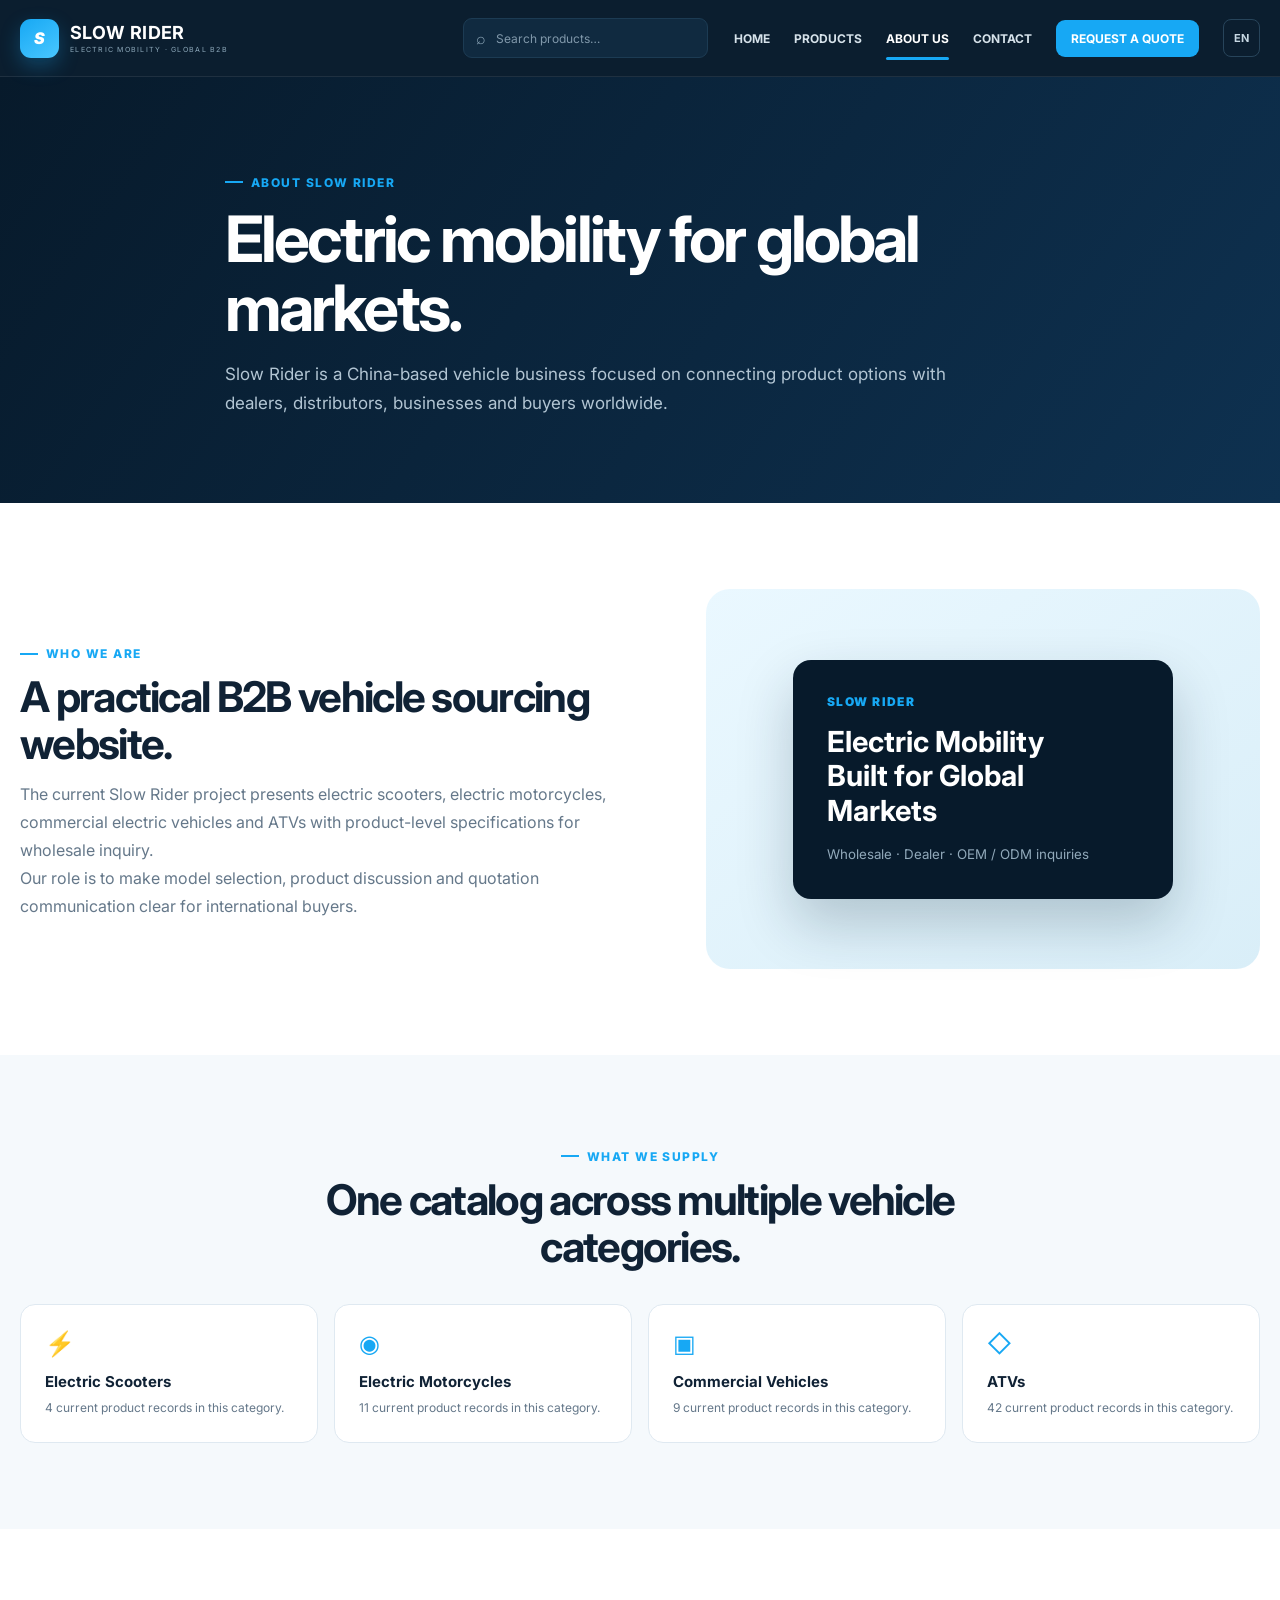
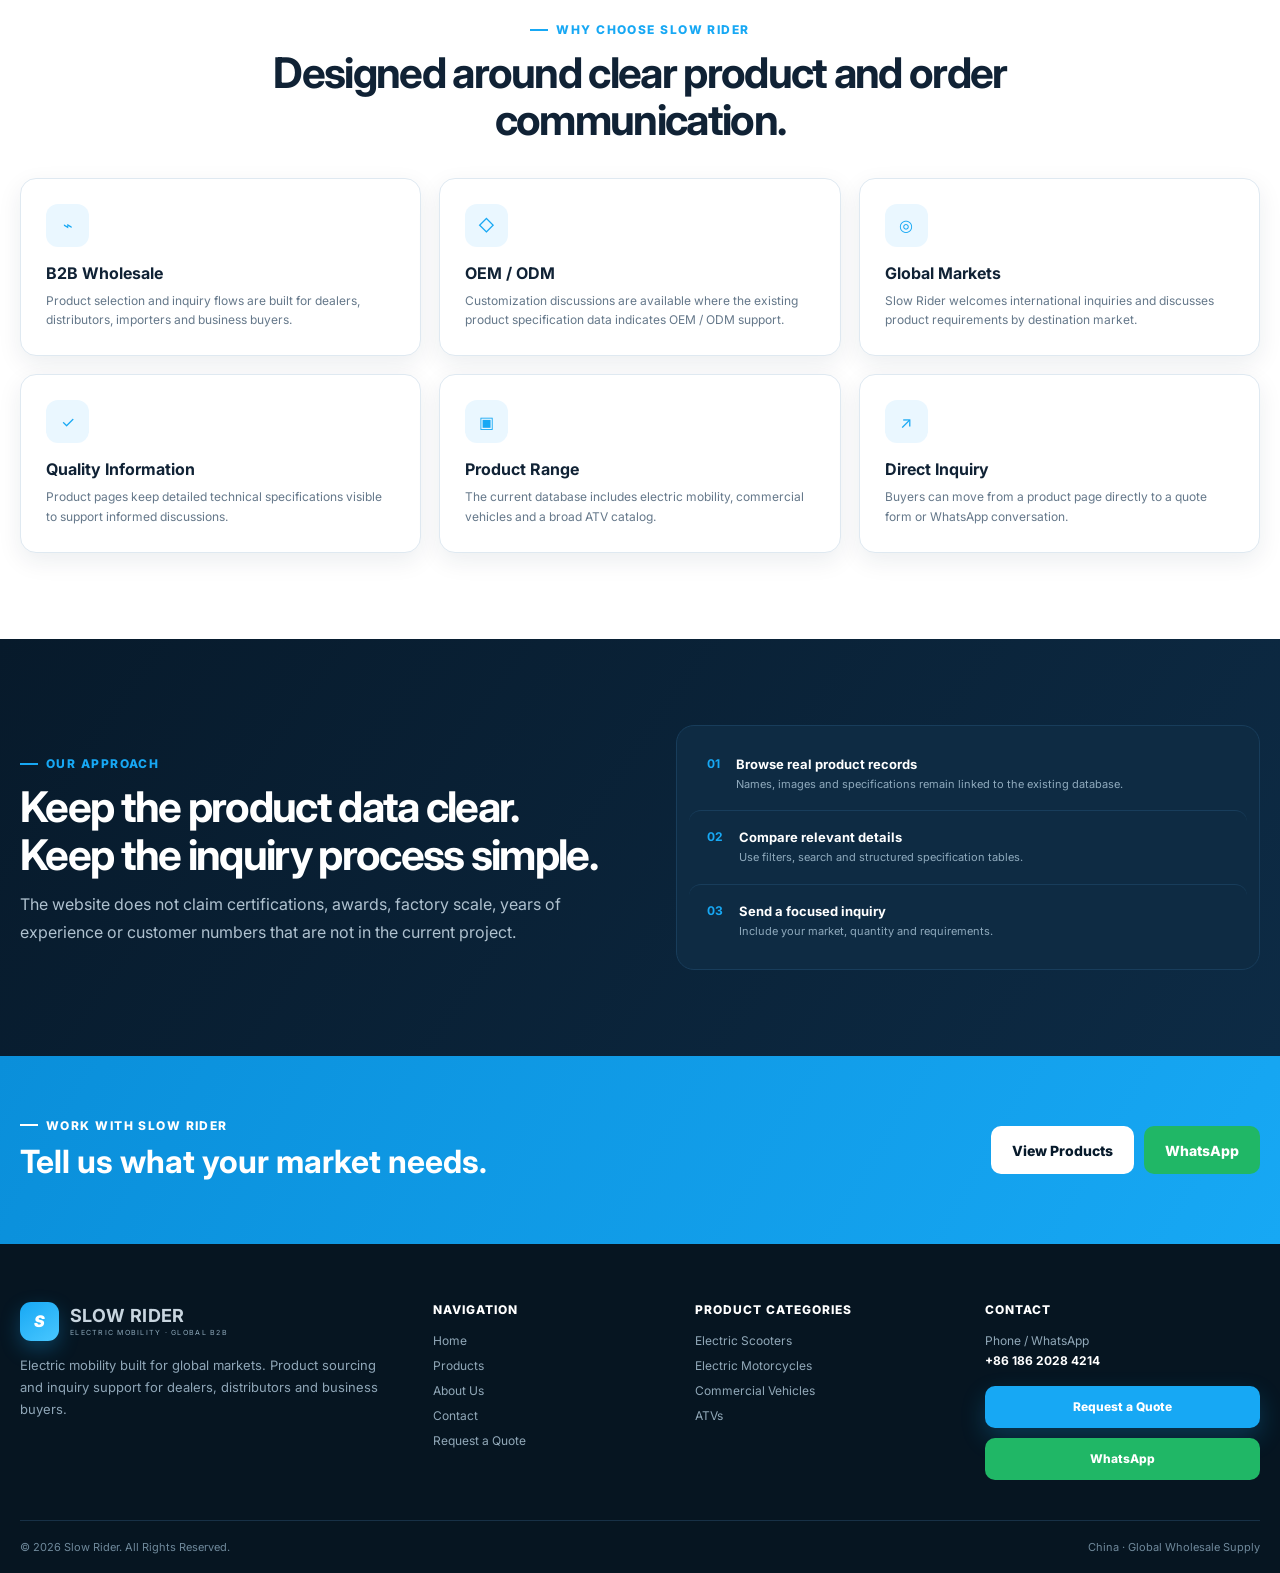
==== commit 8b89e701: "Add files via upload" ====
--- a/about.html
+++ b/about.html
@@ -7,7 +7,7 @@
 <link rel="preconnect" href="https://fonts.googleapis.com">
 <link rel="preconnect" href="https://fonts.gstatic.com" crossorigin>
 <link href="https://fonts.googleapis.com/css2?family=Inter:wght@400;500;600;700;800&display=swap" rel="stylesheet">
-<link rel="stylesheet" href="style.css">
+<link rel="stylesheet" href="style.css?v=12">
 <title>About Us | Slow Rider</title>
 <meta name="description" content="Learn about Slow Rider vehicle supply, wholesale inquiries and OEM / ODM product discussions.">
 </head>
@@ -52,6 +52,6 @@
   <section class="cta-band"><div class="container cta-band-inner"><div><span class="eyebrow">WORK WITH SLOW RIDER</span><h2>Tell us what your market needs.</h2></div><div class="cta-actions"><a class="btn btn-light" href="products.html">View Products</a><a class="btn btn-whatsapp" href="https://wa.me/8618620284214" target="_blank" rel="noopener">WhatsApp</a></div></div></section>
 </main>
 <div id="siteFooter"></div>
-<script src="script.js"></script>
+<script src="script.js?v=12"></script>
 </body>
 </html>
--- a/style.css
+++ b/style.css
@@ -30,3 +30,131 @@
 @media(max-width:1100px){.header-search{display:none}.main-nav{gap:18px}.product-grid,.catalog-product-grid{grid-template-columns:repeat(3,1fr)}.category-showcase,.feature-card-grid,.advantage-grid{grid-template-columns:repeat(2,1fr)}.product-top{gap:24px}.product-lower{grid-template-columns:1fr 1fr}.promo-card{grid-column:1/-1;min-height:220px}.footer-main{grid-template-columns:1.2fr 1fr 1fr}.footer-main>div:last-child{grid-column:1/-1}.product-gallery-main{height:450px}}
 @media(max-width:860px){.container{width:min(100% - 30px,var(--container))}.header-inner{height:68px}.menu-toggle{display:grid;place-items:center;margin-left:auto}.main-nav{display:none;position:fixed;left:0;right:0;top:68px;background:#071a2b;border-top:1px solid #17364d;padding:16px;flex-direction:column;align-items:stretch;gap:0;max-height:calc(100vh - 68px);overflow:auto}.main-nav.open{display:flex}.main-nav>a{padding:14px 8px;border-bottom:1px solid #17364d}.main-nav>a.active:after{display:none}.nav-quote{text-align:center;margin-top:9px}.language-button{margin-top:10px}.hero-home-grid,.story-grid,.b2b-split,.contact-layout,.quote-layout,.product-top{grid-template-columns:1fr}.hero-home-grid{padding:60px 0}.hero-home{min-height:auto}.hero-visual{min-height:410px}.hero-copy h1{font-size:55px}.page-hero{padding:70px 0}.page-hero-grid{align-items:flex-start}.catalog-toolbar{top:68px;display:block}.filter-scroll{padding-bottom:10px}.catalog-search-wrap{width:100%}.product-grid,.catalog-product-grid{grid-template-columns:repeat(2,1fr)}.page-card-grid.three{grid-template-columns:repeat(2,1fr)}.footer-main{grid-template-columns:1fr 1fr}.product-gallery-main{height:480px}.detail-spec-cards{grid-template-columns:repeat(2,1fr)}.product-lower{grid-template-columns:1fr}.promo-card{grid-column:auto}.feature-strip{grid-template-columns:1fr 1fr}.feature-strip article:nth-child(2){border-right:0}.feature-strip article:nth-child(-n+2){border-bottom:1px solid #244057}.product-thumbs{grid-template-columns:repeat(6,80px);overflow:auto;padding-bottom:4px}.section{padding:65px 0}}
 @media(max-width:580px){.container{width:calc(100% - 24px)}.brand-copy small{display:none}.brand-copy strong{font-size:16px}.hero-home-grid{padding:46px 0}.hero-copy h1{font-size:43px}.hero-copy p{font-size:14px}.hero-actions,.inline-actions,.cta-actions{display:grid;grid-template-columns:1fr;width:100%}.hero-proof{grid-template-columns:1fr 1fr 1fr}.hero-proof div+div{padding-left:10px}.hero-proof span{font-size:8px}.hero-visual{min-height:330px}.visual-badge{left:14px;top:14px}.section{padding:52px 0}.section-head.split,.cta-band-inner,.page-hero-grid,.catalog-status,.related-head{display:block}.text-link{display:inline-block;margin-top:12px}.category-showcase,.feature-card-grid,.advantage-grid,.page-card-grid.three{grid-template-columns:1fr}.product-grid,.catalog-product-grid{grid-template-columns:1fr}.product-card-media{height:260px}.cta-actions{margin-top:20px}.page-hero{padding:55px 0}.page-hero h1{font-size:40px}.hero-mini-card{margin-top:25px;display:inline-block}.filter-scroll{margin:0 -12px;padding-left:12px;padding-right:12px}.catalog-status span{display:block;margin-top:5px}.footer-main{grid-template-columns:1fr}.footer-bottom{display:block;line-height:1.8}.product-gallery-main{height:340px}.detail-options,.detail-actions,.support-row{grid-template-columns:1fr}.detail-spec-cards{grid-template-columns:1fr 1fr}.feature-strip{grid-template-columns:1fr}.feature-strip article{border-right:0!important;border-bottom:1px solid #244057!important}.feature-strip article:last-child{border-bottom:0!important}.form-grid{grid-template-columns:1fr}.form-grid label.full{grid-column:auto}.contact-card,.form-card,.quote-help{padding:22px}.story-visual{min-height:300px}.story-card{padding:26px}.product-info-panel h1{font-size:36px}.product-thumbs{grid-template-columns:repeat(6,72px)}.related-section{padding-bottom:55px}}
+
+
+/* === Slow Rider visual refinement pass === */
+
+/* Home hero showroom composition */
+.hero-home-grid{
+    align-items:center;
+    gap:64px;
+}
+.hero-visual{
+    min-height:560px;
+}
+.hero-stage{
+    min-height:520px;
+    border-radius:32px;
+    background:
+      radial-gradient(circle at 50% 40%,rgba(23,168,244,.22),transparent 38%),
+      linear-gradient(145deg,#edf8ff,#ffffff);
+    border:1px solid #d9ebf7;
+    box-shadow:var(--shadow);
+    overflow:hidden;
+}
+.hero-bike-main{
+    transform:scale(1.08);
+    filter:drop-shadow(0 25px 35px rgba(5,35,60,.18));
+    z-index:3;
+}
+.hero-bike-left,.hero-bike-right{
+    opacity:.82;
+    filter:drop-shadow(0 15px 25px rgba(5,35,60,.15));
+}
+.hero-stage:before{
+    content:"";
+    position:absolute;
+    inset:0;
+    background-image:
+    linear-gradient(rgba(23,168,244,.05) 1px,transparent 1px),
+    linear-gradient(90deg,rgba(23,168,244,.05) 1px,transparent 1px);
+    background-size:40px 40px;
+}
+
+/* Product detail readability */
+.product-lower{
+    gap:24px;
+}
+.lower-card{
+    border:1px solid var(--line);
+    box-shadow:var(--shadow-sm);
+    background:#fff;
+    border-radius:22px;
+    padding:32px;
+}
+.lower-card h2{
+    font-size:30px;
+    margin-bottom:24px;
+    color:#10243a;
+}
+.spec-table td{
+    padding:15px 10px;
+    font-size:15px;
+    line-height:1.5;
+}
+.spec-table td:first-child{
+    font-weight:700;
+    color:#16324c;
+}
+.feature-list li{
+    padding:14px 0;
+    font-size:16px;
+    line-height:1.6;
+}
+.promo-card{
+    overflow:hidden;
+    padding:28px;
+}
+.promo-card h3{
+    font-size:34px;
+    line-height:1;
+}
+.promo-card img{
+    width:100%;
+    height:280px;
+    object-fit:contain;
+    margin-top:20px;
+    border-radius:18px;
+}
+
+/* About refinement */
+.page-hero h1{
+    max-width:850px;
+    font-size:64px;
+    line-height:1.08;
+}
+.about-grid img,.about-image img{
+    border-radius:24px;
+    box-shadow:var(--shadow);
+}
+.about-card{
+    border-radius:20px;
+}
+
+/* Global cards */
+.card,.product-card{
+    border-radius:22px;
+    box-shadow:var(--shadow-sm);
+}
+.product-card img{
+    object-fit:contain;
+}
+
+/* Forms */
+.form-card input,
+.form-card textarea,
+.form-card select{
+    min-height:52px;
+    border-radius:12px;
+    border:1px solid #d8e5ef;
+    padding:14px;
+}
+
+/* mobile refinement */
+@media(max-width:900px){
+ .hero-home-grid{gap:30px}
+ .hero-stage{min-height:360px}
+ .page-hero h1{font-size:42px}
+ .lower-card h2{font-size:24px}
+ .product-lower{grid-template-columns:1fr}
+}
